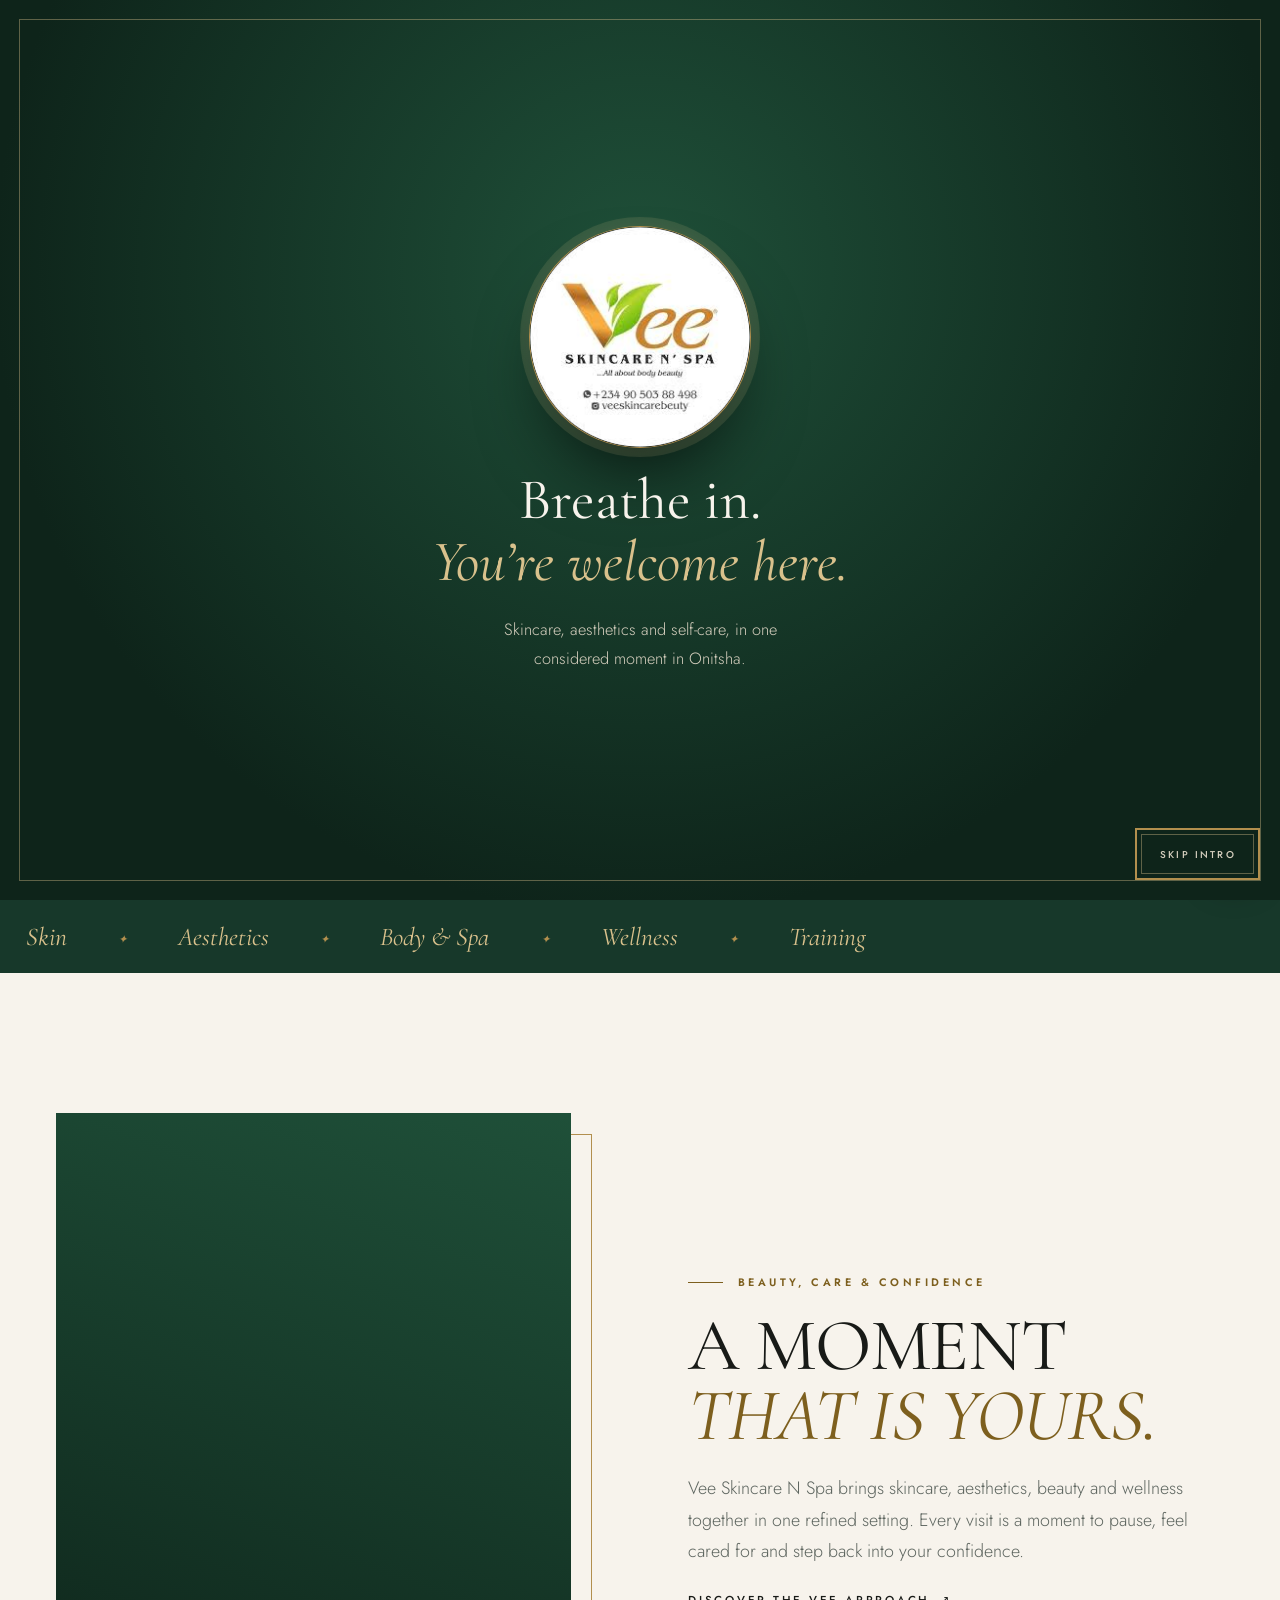
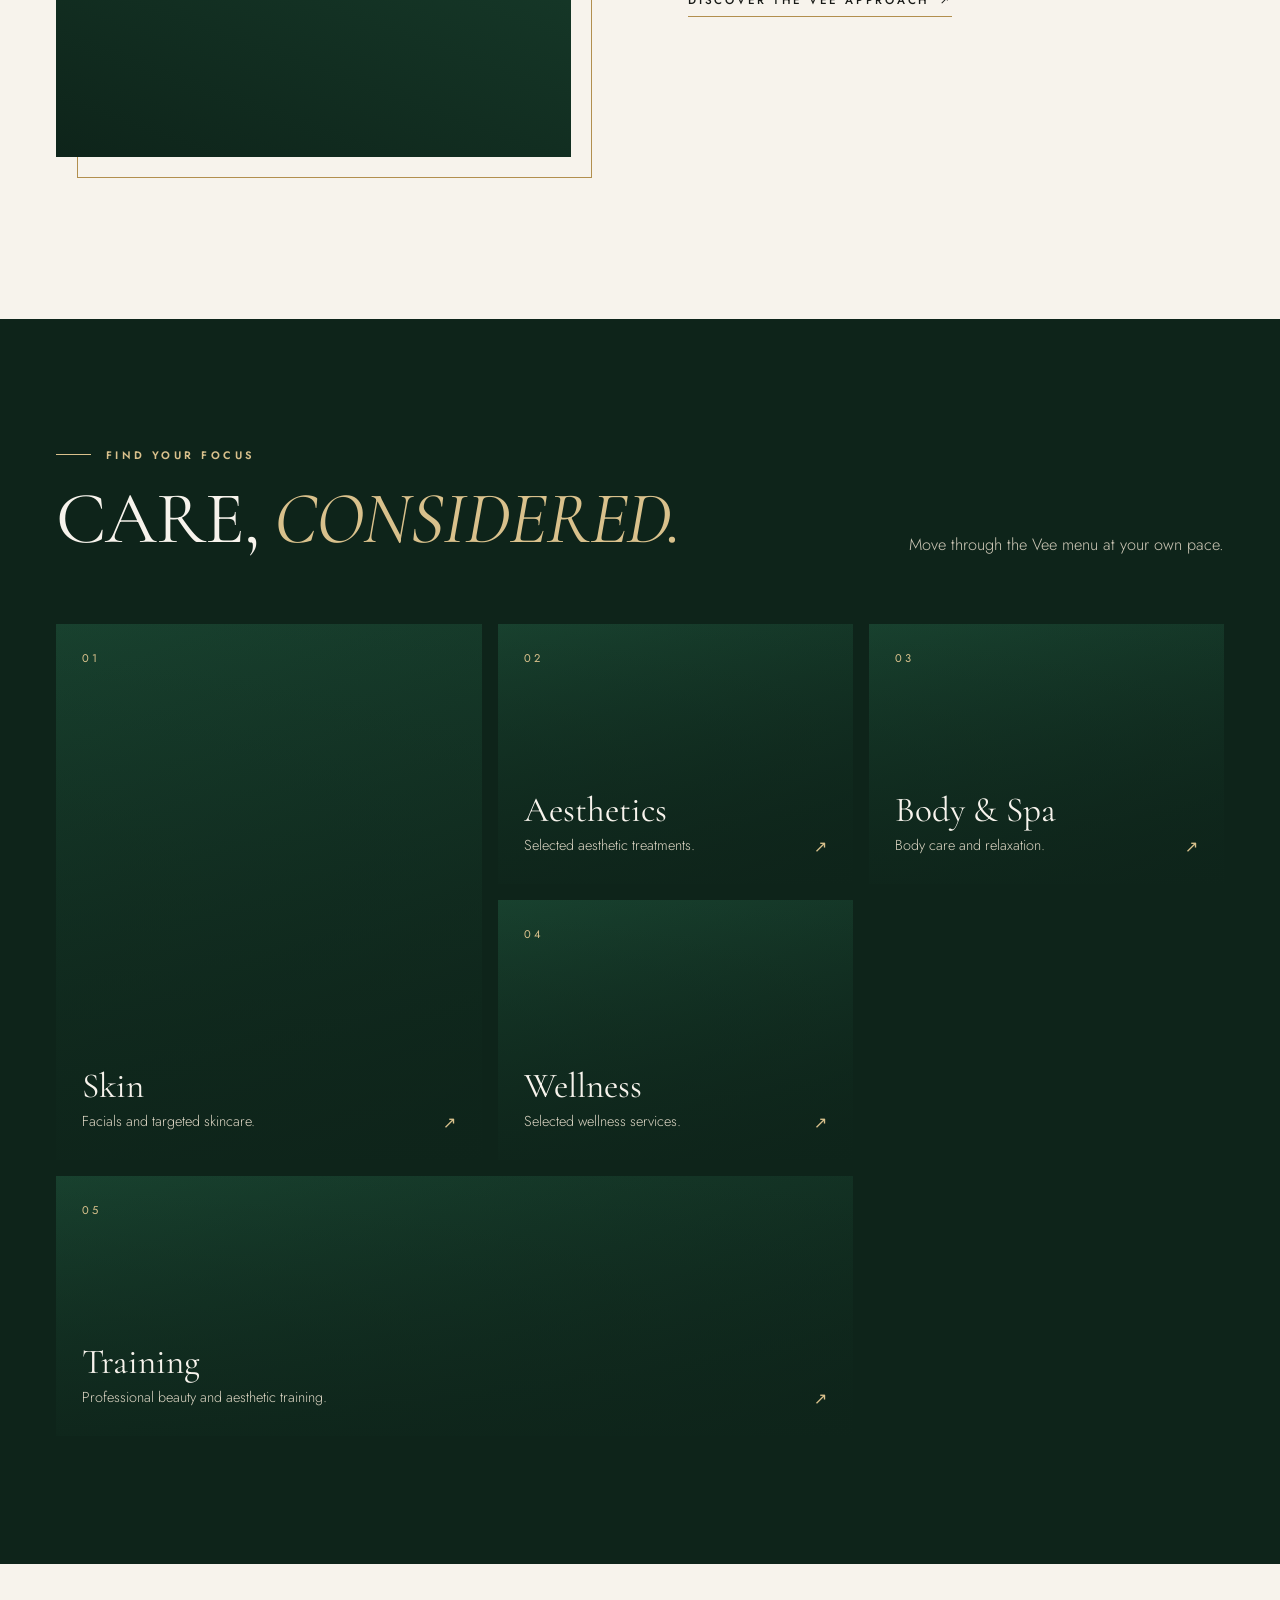
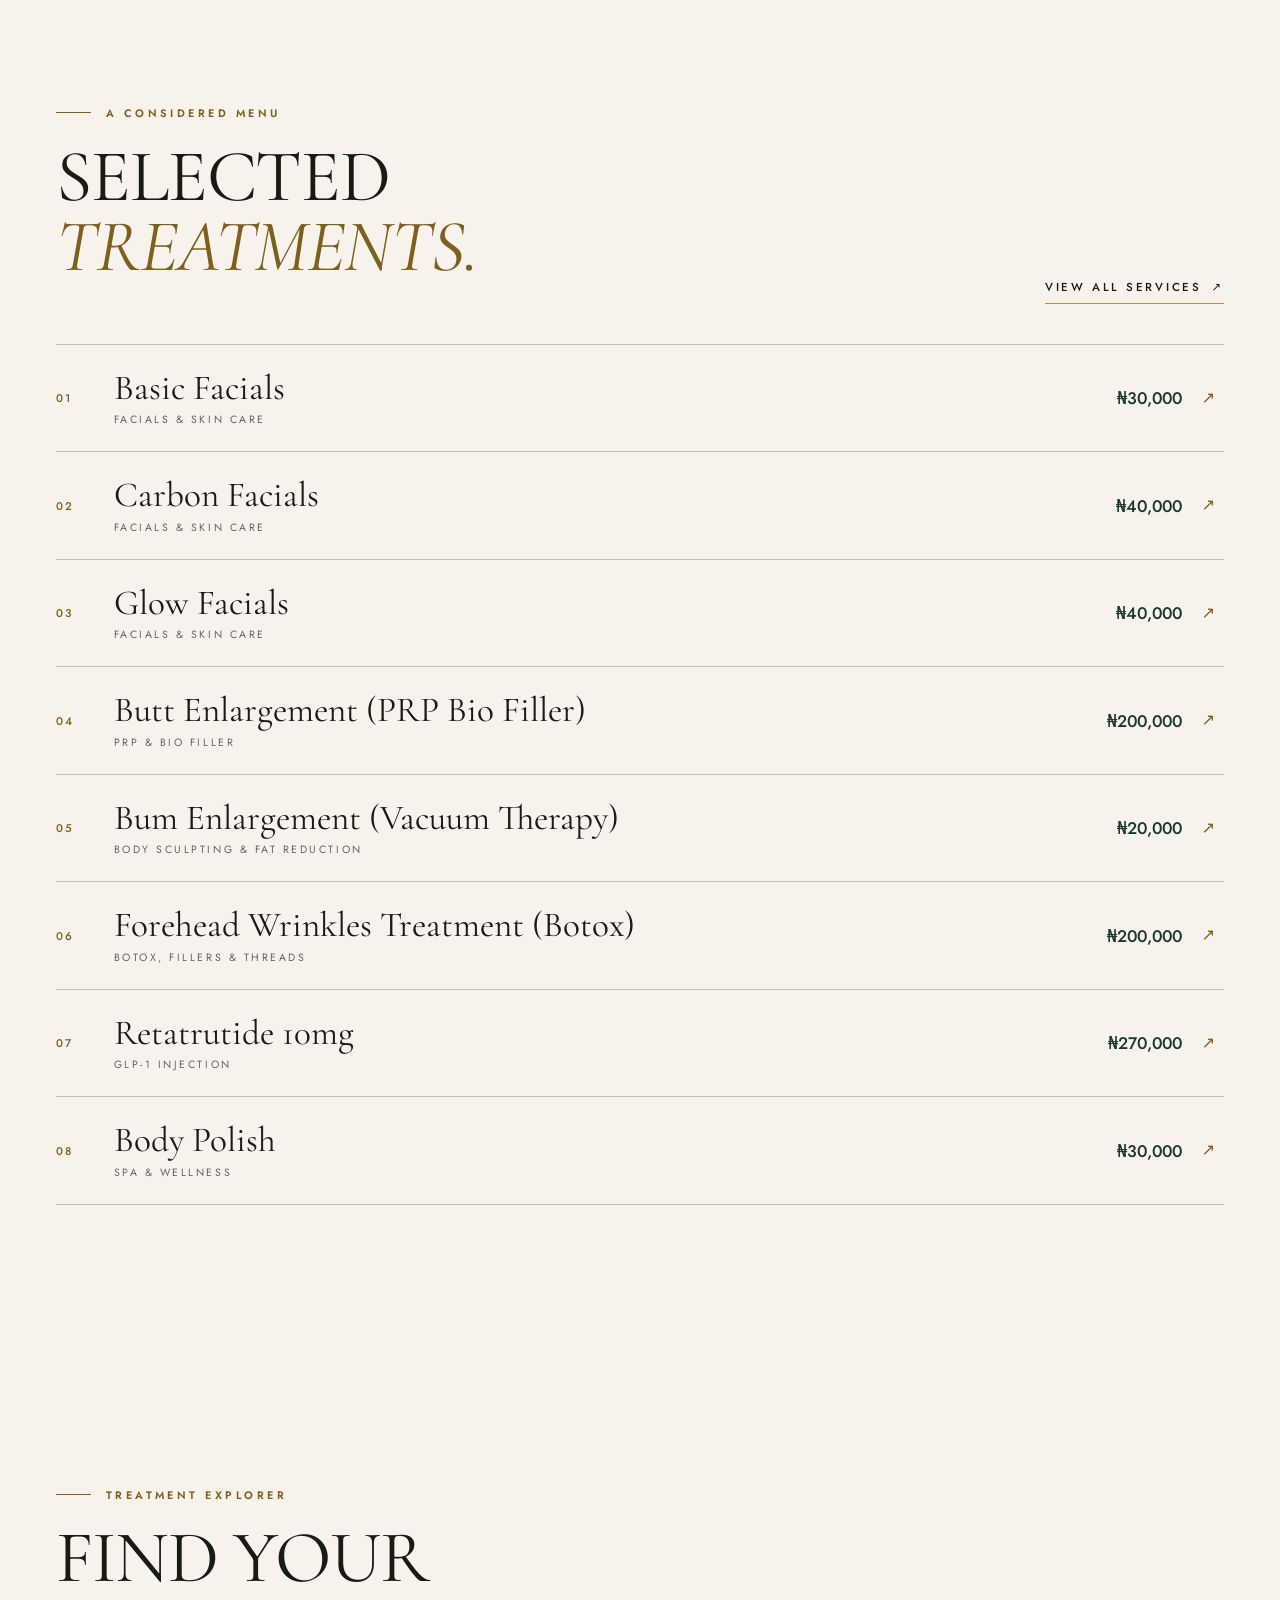
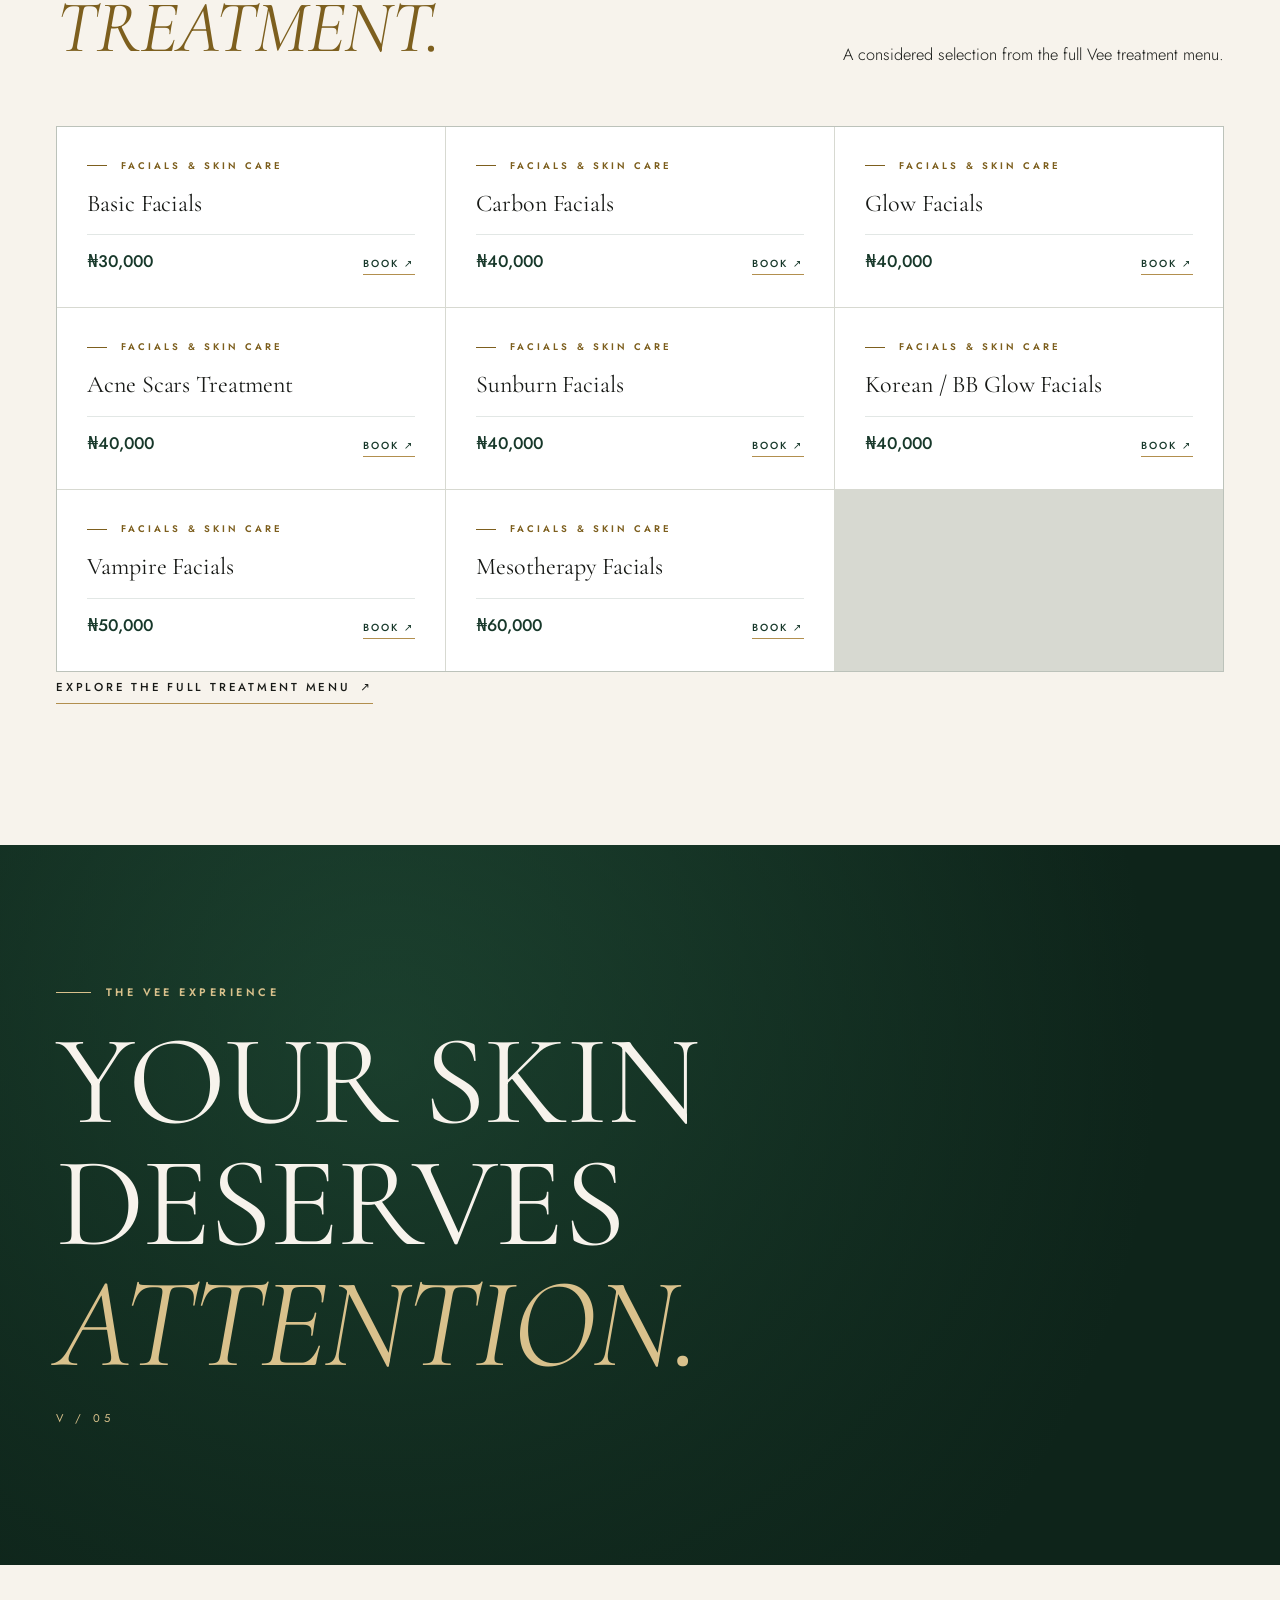
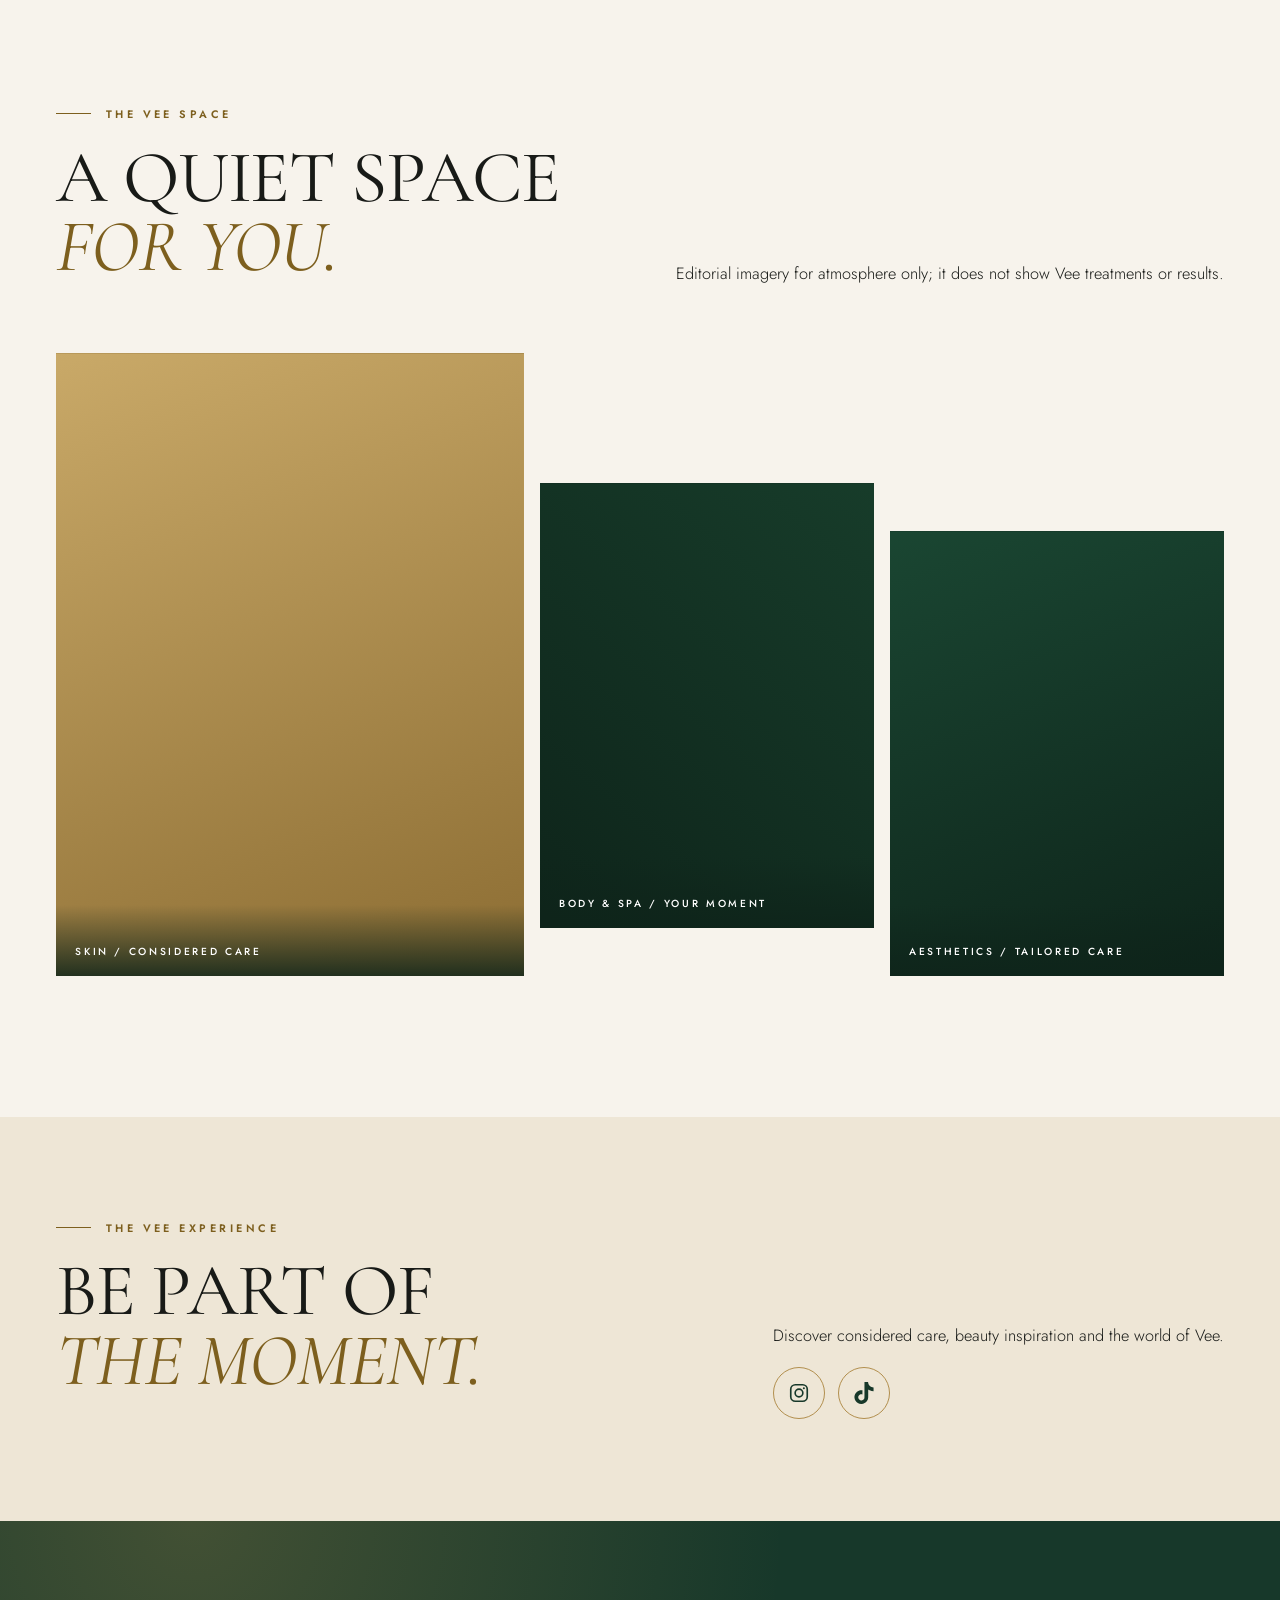
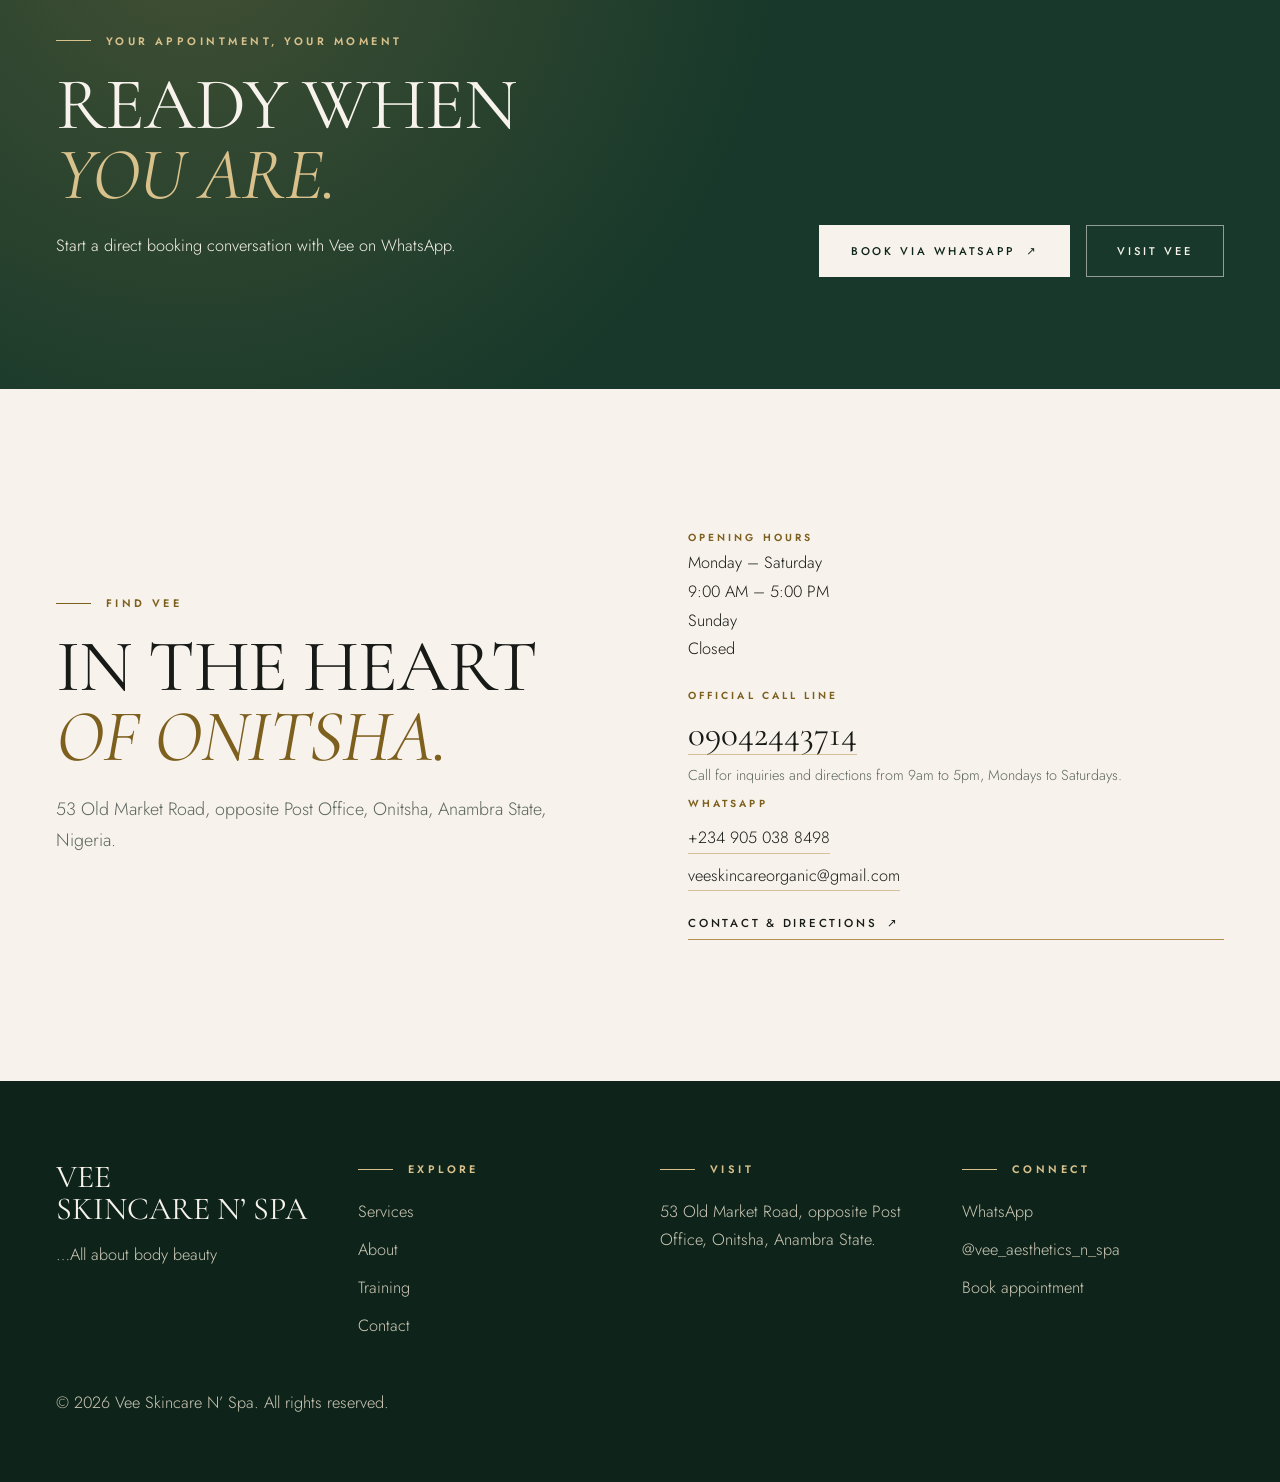
==== index.html @ a5ddc97e "Vee Skincare N' Spa premium website" ====
<!doctype html>
<html lang="en">
  <head>
    <meta charset="utf-8" />
    <meta name="viewport" content="width=device-width, initial-scale=1" />
    <title>Vee Skincare N’ Spa | Beauty in Onitsha</title>
    <meta
      name="description"
      content="Vee Skincare N’ Spa offers skincare, aesthetics, beauty and spa services in Onitsha."
    />
    <link rel="icon" href="logo.jpg" />
    <link rel="preconnect" href="https://fonts.googleapis.com" /><link rel="preconnect" href="https://fonts.gstatic.com" crossorigin /><link href="https://fonts.googleapis.com/css2?family=Cormorant+Garamond:ital,wght@0,400;0,500;1,400&family=Jost:wght@300;400;500&display=swap" rel="stylesheet" />
    <link rel="stylesheet" href="css/style.css" />
  </head>
  <body>
    <div class="intro" id="intro-screen" role="dialog" aria-label="Welcome to Vee Skincare N’ Spa">
      <div class="intro__inner">
        <div class="intro__logo-wrap">
          <img class="intro__logo" src="logo.jpg" alt="Vee Skincare N’ Spa logo" width="220" height="220" />
        </div>
        <h2 class="intro__title">Breathe in.<br /><em>You’re welcome here.</em></h2>
        <p class="intro__copy">Skincare, aesthetics and self-care, in one considered moment in Onitsha.</p>
      </div>
      <button class="intro__skip" type="button" data-intro-close>Skip intro</button>
    </div>
    <a class="skip-link" href="#main">Skip to content</a>
    <header class="site-header">
      <nav class="nav container" aria-label="Main navigation">
        <a class="brand" href="index.html" aria-label="Vee Skincare N Spa home">
          <img src="logo.jpg" alt="Vee Skincare N Spa logo" />
        </a>
        <div class="nav-links">
          <a href="index.html">Home</a><a href="services.html">Services</a>
          <a href="about.html">About</a><a href="training.html">Training</a>
          <a href="contact.html">Contact</a>
          <a class="button button--nav" data-book target="_blank" rel="noopener">Book appointment</a>
        </div>
        <button class="menu-toggle" type="button" aria-label="Open menu" aria-expanded="false" aria-controls="mobile-navigation">
          <span></span><span></span>
        </button>
      </nav>
    </header>
      <nav class="mobile-menu" id="mobile-navigation" aria-label="Mobile navigation" aria-hidden="true">
        <div class="mobile-menu__inner">
          <p class="eyebrow">Vee Skincare N Spa</p>
          <a href="index.html">Home</a><a href="services.html">Services</a>
          <a href="about.html">About</a><a href="training.html">Training</a>
          <a href="contact.html">Contact</a>
          <a class="button button--light" data-book target="_blank" rel="noopener">Book appointment</a>
        </div>
      </nav>
    <main id="main">
      <section class="hero">
        <div class="hero__image" aria-hidden="true"></div>
        <div class="container hero__content">
          <p class="eyebrow hero__eyebrow">Vee Skincare N Spa · Onitsha</p>
          <h1 class="display hero__title">Your Beauty,<em>Our Passion.</em></h1>
          <p class="hero__copy"><strong>…All about body beauty.</strong> Skincare, aesthetics and self-care brought together in one considered experience, made for the way you want to feel.</p>
          <div class="hero-actions">
            <a class="button button--light" data-book target="_blank" rel="noopener">Book an appointment <span aria-hidden="true">↗</span></a>
            <a class="button button--outline-light" href="services.html">Explore services <span aria-hidden="true">↗</span></a>
          </div>
          <div class="hero__meta"><span>Onitsha, Anambra</span><span>Mon – Sat · 9AM – 5PM</span><span>All about body beauty</span></div>
        </div>
        <a class="hero__scroll" href="#intro" aria-label="Scroll to discover Vee"><span>Scroll to discover</span><i aria-hidden="true"></i></a>
      </section>

      <div class="strip" aria-hidden="true"><span>Skin</span><span>Aesthetics</span><span>Body &amp; Spa</span><span>Wellness</span><span>Training</span></div>

      <section class="section intro-section" id="intro">
        <div class="container intro-grid">
          <div class="section-marker"><span>02</span><span>Our approach</span></div>
          <div class="photo-frame reveal"><div class="ph ph--spa" role="img" aria-label="Calm spa setting with stones and water"></div></div>
          <div class="intro-copy reveal"><p class="eyebrow">Beauty, care &amp; confidence</p><h2 class="heading">A MOMENT<br /><em>THAT IS YOURS.</em></h2><p class="lede">Vee Skincare N Spa brings skincare, aesthetics, beauty and wellness together in one refined setting. Every visit is a moment to pause, feel cared for and step back into your confidence.</p><a class="text-link" href="about.html">Discover the Vee approach <span aria-hidden="true">↗</span></a></div>
        </div>
      </section>

      <section class="pathways-section">
        <div class="container">
          <div class="section-head section-head--light"><div><p class="eyebrow">Find your focus</p><h2 class="heading">CARE, <em>CONSIDERED.</em></h2></div><p>Move through the Vee menu at your own pace.</p></div>
          <div class="pathways-grid">
            <a class="pathway pathway--tall pathway--skin reveal" href="services.html?category=facials-skin"><span class="pathway__number">01</span><span class="pathway__body"><strong>Skin</strong><small>Facials and targeted skincare.</small><i aria-hidden="true">↗</i></span></a>
            <a class="pathway pathway--aesthetics reveal" href="services.html?category=botox-fillers-threads"><span class="pathway__number">02</span><span class="pathway__body"><strong>Aesthetics</strong><small>Selected aesthetic treatments.</small><i aria-hidden="true">↗</i></span></a>
            <a class="pathway pathway--body reveal" href="services.html?category=body-sculpting"><span class="pathway__number">03</span><span class="pathway__body"><strong>Body &amp; Spa</strong><small>Body care and relaxation.</small><i aria-hidden="true">↗</i></span></a>
            <a class="pathway pathway--wellness reveal" href="services.html?category=spa-other"><span class="pathway__number">04</span><span class="pathway__body"><strong>Wellness</strong><small>Selected wellness services.</small><i aria-hidden="true">↗</i></span></a>
            <a class="pathway pathway--wide pathway--training reveal" href="training.html"><span class="pathway__number">05</span><span class="pathway__body"><strong>Training</strong><small>Professional beauty and aesthetic training.</small><i aria-hidden="true">↗</i></span></a>
          </div>
        </div>
      </section>

      <section class="section treatments-section">
        <div class="container">
          <div class="section-head"><div><p class="eyebrow">A considered menu</p><h2 class="heading">SELECTED<br /><em>TREATMENTS.</em></h2></div><a class="text-link" href="services.html">View all services <span aria-hidden="true">↗</span></a></div>
          <div class="treatment-list" data-treatment-list data-limit="8"></div>
        </div>
      </section>

      <section class="section explorer-section"><div class="container"><div class="section-head"><div><p class="eyebrow">Treatment explorer</p><h2 class="heading">FIND YOUR<br /><em>TREATMENT.</em></h2></div><p class="section-head__aside">A considered selection from the full Vee treatment menu.</p></div><div class="service-grid explorer-grid" data-service-list data-limit="8" aria-live="polite"></div><a class="text-link" href="services.html">Explore the full treatment menu <span aria-hidden="true">↗</span></a></div></section>

      <section class="statement-section"><div class="statement-section__image" aria-hidden="true"></div><div class="container statement-section__content"><p class="eyebrow">The Vee experience</p><h2 class="display">YOUR SKIN<br />DESERVES <em>ATTENTION.</em></h2><span class="statement-section__mark">V / 05</span></div></section>

      <section class="section gallery-section"><div class="container"><div class="section-head"><div><p class="eyebrow">The Vee space</p><h2 class="heading">A QUIET SPACE<br /><em>FOR YOU.</em></h2></div><p class="section-head__aside">Editorial imagery for atmosphere only; it does not show Vee treatments or results.</p></div><div class="gallery gallery--editorial"><figure class="reveal"><div class="ph ph--skin" role="img" aria-label="Skincare products"></div><figcaption>Skin / considered care</figcaption></figure><figure class="reveal"><div class="ph ph--massage" role="img" aria-label="Relaxing spa treatment"></div><figcaption>Body &amp; Spa / your moment</figcaption></figure><figure class="reveal"><div class="ph ph--facial" role="img" aria-label="Facial treatment"></div><figcaption>Aesthetics / tailored care</figcaption></figure></div></div></section>

      <section class="social-section"><div class="container social-section__inner"><div><p class="eyebrow">The Vee experience</p><h2 class="heading">BE PART OF<br /><em>THE MOMENT.</em></h2></div><div><p>Discover considered care, beauty inspiration and the world of Vee.</p><div class="social-links" aria-label="Vee Skincare N’ Spa social links"><a href="https://www.instagram.com/vee_aesthetics_n_spa/" data-icon="instagram" target="_blank" rel="noopener noreferrer" aria-label="Instagram Vee Skincare N’ Spa"></a><a href="https://www.tiktok.com/@veeskincarenspa" data-icon="tiktok" target="_blank" rel="noopener noreferrer" aria-label="TikTok Vee Skincare N’ Spa"></a></div></div></div></section>

      <section class="booking-banner"><div class="container booking-banner__inner"><div><p class="eyebrow">Your appointment, your moment</p><h2 class="heading">READY WHEN<br /><em>YOU ARE.</em></h2><p>Start a direct booking conversation with Vee on WhatsApp.</p></div><div class="booking-banner__actions"><a class="button button--light" data-book target="_blank" rel="noopener">Book via WhatsApp <span aria-hidden="true">↗</span></a><a class="button button--outline-light" href="contact.html">Visit Vee</a></div></div></section>

      <section class="section location-section"><div class="container location-grid"><div class="location-grid__intro"><p class="eyebrow">Find Vee</p><h2 class="heading">IN THE HEART<br /><em>OF ONITSHA.</em></h2><p class="lede">53 Old Market Road, opposite Post Office, Onitsha, Anambra State, Nigeria.</p></div><div class="location-card"><div><span class="location-card__label">Opening hours</span><p>Monday – Saturday<br />9:00 AM – 5:00 PM</p><p>Sunday<br />Closed</p></div><div class="contact-channel"><span class="location-card__label">Official call line</span><a class="call-number" data-call href="tel:+2349042443714">09042443714</a><p class="call-note">Call for inquiries and directions from 9am to 5pm, Mondays to Saturdays.</p><span class="location-card__label contact-channel__whatsapp">WhatsApp</span><a data-whatsapp target="_blank" rel="noopener noreferrer">+234 905 038 8498</a><a href="mailto:veeskincareorganic@gmail.com">veeskincareorganic@gmail.com</a></div><a class="text-link" href="contact.html">Contact &amp; directions <span aria-hidden="true">↗</span></a></div></div></section>
    </main>
    <footer class="footer">
      <div class="container footer-grid">
        <div>
          <h3>VEE<br />SKINCARE N’ SPA</h3>
          <p>…All about body beauty</p>
        </div>
        <div>
          <p class="eyebrow">Explore</p>
          <div class="footer-links">
            <a href="services.html">Services</a><a href="about.html">About</a
            ><a href="training.html">Training</a
            ><a href="contact.html">Contact</a>
          </div>
        </div>
        <div>
          <p class="eyebrow">Visit</p>
          <p>
            53 Old Market Road, opposite Post Office, Onitsha, Anambra State.
          </p>
        </div>
        <div>
          <p class="eyebrow">Connect</p>
          <div class="footer-links">
            <a data-whatsapp target="_blank" rel="noopener">WhatsApp</a
            ><a href="https://www.instagram.com/vee_aesthetics_n_spa/" target="_blank" rel="noopener noreferrer" aria-label="Vee Skincare N Spa on Instagram">@vee_aesthetics_n_spa</a
            ><a data-book target="_blank" rel="noopener">Book appointment</a>
          </div>
        </div>
      </div>
      <div class="container">
        <p>
          © <span data-year></span> Vee Skincare N’ Spa. All rights reserved.
        </p>
      </div>
    </footer>
    <button class="to-top" type="button" aria-label="Back to top"><svg viewBox="0 0 24 24" fill="none" stroke="currentColor" stroke-width="2" stroke-linecap="round" stroke-linejoin="round"><path d="M12 19V5M5 12l7-7 7 7"/></svg></button>
    <a
      class="whatsapp-float"
      data-whatsapp
      target="_blank"
      rel="noopener"
      aria-label="Chat with Vee Skincare N’ Spa on WhatsApp"
      >WA</a
    >
    <div class="mobile-bar">
      <a class="button" data-book target="_blank" rel="noopener">Book</a
      ><a
        class="button button--ghost"
        data-whatsapp
        target="_blank"
        rel="noopener"
        >WhatsApp</a
      >
    </div>
    <script src="js/data.js"></script>
    <script src="js/script.js"></script>
  </body>
</html>
---- css/style.css ----
/* Vee Skincare N’ Spa — luxury editorial design system */
:root{
  --ivory:#f7f3ec;--bone:#eee6d6;--forest:#17382a;--deep:#0e241a;--gold:#b28f4e;--gold-l:#d9c18c;--ink:#181a17;--muted:#5d655f;
  --gold-ink:#7d5f1e;--serif:"Cormorant Garamond","Iowan Old Style",Georgia,serif;--sans:"Jost",system-ui,-apple-system,"Segoe UI",sans-serif;
  --pad:clamp(1.25rem,4.5vw,3.5rem);--ease:cubic-bezier(.19,.7,.2,1);
  /* Photography — real, license-free Unsplash photos. Swap any URL here to
     change an image everywhere it is used; see README for the source list. */
  --img-facial:url("https://images.unsplash.com/photo-1570172619644-dfd03ed5d881?auto=format&fit=crop&w=1800&q=80");
  --img-spa:url("https://images.unsplash.com/photo-1540555700478-4be289fbecef?auto=format&fit=crop&w=1400&q=80");
  --img-skin:url("https://images.unsplash.com/photo-1612817288484-6f916006741a?auto=format&fit=crop&w=1400&q=80");
  --img-massage:url("https://images.unsplash.com/photo-1544161515-4ab6ce6db874?auto=format&fit=crop&w=1400&q=80");
  --img-massage2:url("https://images.unsplash.com/photo-1519823551278-64ac92734fb1?auto=format&fit=crop&w=1400&q=80");
  --img-facial2:url("https://images.unsplash.com/photo-1706795033728-9232ef548a16?auto=format&fit=crop&w=1400&q=80");
  --img-aesthetics:url("https://images.unsplash.com/photo-1746708810803-722593e53772?auto=format&fit=crop&w=1400&q=80");
  --img-body:url("https://images.unsplash.com/photo-1600334129128-685c5582fd35?auto=format&fit=crop&w=1400&q=80");
  --img-training:url("https://images.unsplash.com/photo-1519415510236-718bdfcd89c8?auto=format&fit=crop&w=1400&q=80")}
*,*::before,*::after{box-sizing:border-box}
html{scroll-behavior:smooth;-webkit-text-size-adjust:100%}
body{margin:0;background:var(--ivory);color:var(--ink);font:300 1.02rem/1.75 var(--sans);overflow-x:hidden;-webkit-font-smoothing:antialiased}
body.menu-open,body.intro-active{overflow:hidden}
img,svg{max-width:100%;display:block}a{color:inherit;text-decoration:none}
:focus-visible{outline:2px solid var(--gold);outline-offset:4px}
.skip-link{position:absolute;left:1rem;top:-4rem;background:var(--forest);color:#fff;padding:.7rem 1rem;z-index:400}.skip-link:focus{top:1rem}
.container{width:min(1240px,100% - 2*var(--pad));margin-inline:auto}
.eyebrow{display:flex;align-items:center;gap:.9rem;font:600 .68rem var(--sans);letter-spacing:.32em;text-transform:uppercase;color:var(--gold-ink);margin:0 0 1.3rem}
.eyebrow::before{content:"";width:2.2rem;height:1px;background:currentColor}
.display,.heading{font-family:var(--serif);font-weight:400;line-height:.95;letter-spacing:-.015em;margin:0 0 1.4rem}
.display{font-size:clamp(3.2rem,10vw,8rem)}.heading{font-size:clamp(2.4rem,6vw,4.6rem)}
em{font-style:italic;color:var(--gold-ink)}
.lede{font-size:1.12rem;color:var(--muted);max-width:52ch}
.section{padding:clamp(5rem,11vw,9rem) 0}
.dark,.pathways-section,.booking-banner,.footer{background:var(--deep);color:var(--ivory)}
.dark p,.footer p,.footer a{color:#cfc9b8}
.footer .button{color:#fff}.footer .button--light{color:var(--deep)}
.text-link{display:inline-flex;gap:.6rem;font:500 .72rem var(--sans);letter-spacing:.24em;text-transform:uppercase;padding-bottom:.5rem;border-bottom:1px solid var(--gold);transition:gap .4s var(--ease),color .3s}
.text-link:hover{gap:1.1rem;color:var(--gold)}
.button{display:inline-flex;align-items:center;justify-content:center;gap:.7rem;min-height:52px;padding:.9rem 1.9rem;background:var(--forest);color:var(--ivory);border:1px solid var(--forest);font:500 .7rem var(--sans);letter-spacing:.26em;text-transform:uppercase;cursor:pointer;transition:background .4s,color .4s,border-color .4s,transform .5s var(--ease)}
.button:hover{background:var(--gold);border-color:var(--gold);color:var(--deep);transform:translateY(-2px)}
.button--light{background:var(--ivory);color:var(--deep);border-color:var(--ivory)}
.button--outline,.button--ghost{background:transparent;color:var(--forest)}
.button--outline-light{background:transparent;color:var(--ivory);border-color:rgba(247,243,236,.55)}
.button--nav{min-height:44px;padding:.6rem 1.3rem}
.site-header:not(.is-scrolled) .button--nav{background:transparent;border-color:var(--gold-l);color:var(--ivory)}
.site-header:not(.is-scrolled) .button--nav:hover{background:var(--gold);color:var(--deep)}
/* photography */
.ph,.hero__image,.statement-section__image,.pathway::before{background-color:var(--forest);background-size:cover;background-position:center}
.ph--facial{background-image:var(--img-facial),linear-gradient(160deg,#1a4632,#0e241a)}
.ph--spa{background-image:var(--img-spa),linear-gradient(200deg,#1f5039,#0e241a)}
.ph--skin{background-image:var(--img-skin),linear-gradient(160deg,#c9a968,#8c6d33)}
.ph--massage{background-image:var(--img-massage),linear-gradient(220deg,#173c2a,#0e241a)}
.ph--massage2{background-image:var(--img-massage2),linear-gradient(200deg,#1a4a35,#0e241a)}
.ph--facial2{background-image:var(--img-facial2),linear-gradient(160deg,#c9a968,#8c6d33)}
.ph--aesthetics{background-image:var(--img-aesthetics),linear-gradient(200deg,#173c2a,#0e241a)}
.ph--body{background-image:var(--img-body),linear-gradient(220deg,#1f5039,#0e241a)}
.ph--training{background-image:var(--img-training),linear-gradient(160deg,#1a4632,#0e241a)}
/* header */
.site-header{position:fixed;inset:0 0 auto;z-index:150;color:var(--ivory);transition:background .5s,box-shadow .5s,color .5s}
.site-header.is-scrolled{background:rgba(247,243,236,.93);backdrop-filter:blur(14px);color:var(--ink);box-shadow:0 1px 0 rgba(23,56,42,.1)}
.nav{display:flex;align-items:center;justify-content:space-between;height:84px}
.brand img{width:56px;height:56px;border-radius:50%;object-fit:cover;box-shadow:0 0 0 1px var(--gold)}
.nav-links{display:none;gap:2.2rem;align-items:center;font:400 .7rem var(--sans);letter-spacing:.26em;text-transform:uppercase}
.nav-links a:not(.button){position:relative;padding:.4rem 0}
.nav-links a:not(.button)::after{content:"";position:absolute;left:0;bottom:0;width:0;height:1px;background:var(--gold);transition:width .5s var(--ease)}
.nav-links a:not(.button):hover::after,.nav-links a[aria-current]::after{width:100%}
.menu-toggle{width:50px;height:50px;background:none;border:1px solid currentColor;color:inherit;cursor:pointer;display:grid;place-content:center;gap:6px;font-size:1.2rem;position:relative}
.menu-toggle span{display:block;width:20px;height:1.5px;background:currentColor;transition:transform .35s var(--ease),opacity .25s var(--ease)}
.menu-toggle[aria-expanded="true"] span:first-child{transform:translateY(3.75px) rotate(45deg)}
.menu-toggle[aria-expanded="true"] span:last-child{transform:translateY(-3.75px) rotate(-45deg)}
.mobile-menu{position:fixed;inset:84px 0 0;z-index:140;background:var(--deep);color:var(--ivory);padding:2.5rem var(--pad);display:flex;flex-direction:column;gap:1.3rem;font:400 2.2rem var(--serif);opacity:0;visibility:hidden;transform:translateY(-10px);transition:.5s var(--ease)}
.mobile-menu.is-open{opacity:1;visibility:visible;transform:none}
.mobile-menu__inner{display:flex;flex-direction:column;gap:1.3rem;align-items:flex-start}
.mobile-menu .button{font:500 .7rem var(--sans)}
@media(min-width:960px){.nav-links{display:flex}.menu-toggle,.mobile-menu{display:none}}
/* hero */
.hero{position:relative;min-height:100svh;display:flex;align-items:flex-end;color:var(--ivory);overflow:hidden;padding:9rem 0 6rem}
.hero__image{position:absolute;inset:-4%;background-image:linear-gradient(180deg,rgba(14,36,26,.5) 0%,rgba(14,36,26,.35) 40%,rgba(14,36,26,.92) 100%),linear-gradient(90deg,rgba(14,36,26,.75),transparent 70%),var(--img-facial),radial-gradient(circle at 70% 20%,#2f6a4c,#0e241a 70%);animation:drift 22s ease-in-out infinite alternate}
@keyframes drift{to{transform:scale(1.07) translate3d(-1%,-1%,0)}}
.hero::after{content:"";position:absolute;inset:1.2rem;border:1px solid rgba(217,193,140,.35);pointer-events:none}
.hero__content{position:relative}
.hero__title{margin-bottom:1.6rem}.hero__title em{display:block}
.hero__copy{max-width:46ch;font-size:1.15rem;color:#e4dece}
.hero-actions{display:flex;flex-wrap:wrap;gap:1rem;margin-top:2.2rem}
.hero__meta{display:flex;gap:1.6rem;flex-wrap:wrap;margin-top:3rem;padding-top:1.4rem;border-top:1px solid rgba(217,193,140,.35);font:400 .68rem var(--sans);letter-spacing:.26em;text-transform:uppercase;color:var(--gold-l)}
.hero__scroll{display:none}
/* layout */
.split,.intro-grid,.contact-block,.location-grid,.cta-panel,.booking-banner__inner,.social-section__inner,.service-intro,.section-head{display:grid;gap:2.5rem}
@media(min-width:900px){.split,.intro-grid,.contact-block,.location-grid{grid-template-columns:1fr 1fr;align-items:center;gap:6rem}.cta-panel,.booking-banner__inner,.social-section__inner,.service-intro,.section-head{grid-template-columns:1fr auto;align-items:end}}
.photo-frame{position:relative;aspect-ratio:4/5;background:var(--bone)}
.photo-frame::after{content:"";position:absolute;inset:1.3rem -1.3rem -1.3rem 1.3rem;border:1px solid var(--gold);z-index:-1}
.photo-frame img,.photo-frame .ph{width:100%;height:100%;object-fit:cover}
.hero::before{content:"";position:absolute;right:-6%;top:12%;width:min(56vw,640px);aspect-ratio:1;background:var(--art-leaf) center/contain no-repeat;opacity:.9;z-index:1;pointer-events:none}
.photo-frame{isolation:isolate;margin:0 1.3rem 1.3rem 0}
.image-note{position:absolute;left:1rem;bottom:1rem;font:500 .6rem var(--sans);letter-spacing:.2em;text-transform:uppercase;background:rgba(247,243,236,.92);padding:.3rem .7rem}
.section-marker{display:flex;gap:1rem;font:400 .68rem var(--sans);letter-spacing:.3em;text-transform:uppercase;color:var(--gold)}
.intro-grid .section-marker{display:none}
.page-hero{position:relative;padding:11rem 0 5.5rem;background:var(--art-leaf) right -8% center/min(70vw,620px) no-repeat,radial-gradient(circle at 85% 0,rgba(178,143,78,.2),transparent 55%),var(--deep);color:var(--ivory);overflow:hidden}
.page-hero .display{max-width:14ch}
.page-hero .lede{color:#cfc9b8}
.strip{background:var(--forest);color:var(--gold-l);padding:1.3rem 0;overflow:hidden;white-space:nowrap;font:italic 400 1.6rem var(--serif)}
.strip span{display:inline-block;margin:0 1.6rem}.strip span+span::before{content:"✦";margin-right:3.2rem;font-size:.7rem;vertical-align:middle;color:var(--gold)}
/* pathways */
.pathways-section{padding:clamp(5rem,10vw,8rem) 0}
.pathways-grid{display:grid;gap:1rem;margin-top:3rem}
@media(min-width:860px){.pathways-grid{grid-template-columns:1.2fr 1fr 1fr;grid-auto-rows:minmax(260px,auto)}.pathway--tall{grid-row:span 2}.pathway--wide{grid-column:span 2}}
.pathway{position:relative;min-height:260px;padding:1.6rem;display:flex;flex-direction:column;justify-content:space-between;overflow:hidden;isolation:isolate;color:var(--ivory)}
.pathway::before{content:"";position:absolute;inset:0;z-index:-2;transition:transform 1.4s var(--ease);background-image:var(--pw-img),linear-gradient(160deg,#1a4632,#0e241a)}
.pathway::after{content:"";position:absolute;inset:0;z-index:-1;background:linear-gradient(180deg,rgba(14,36,26,.15),rgba(14,36,26,.85))}
.pathway:hover::before{transform:scale(1.08)}
.pathway--skin{--pw-img:var(--img-facial)}.pathway--aesthetics{--pw-img:var(--img-skin)}.pathway--body{--pw-img:var(--img-spa)}.pathway--wellness{--pw-img:var(--img-massage)}.pathway--training{--pw-img:var(--img-training)}
.pathway__number{font:400 .7rem var(--sans);letter-spacing:.3em;color:var(--gold-l)}
.pathway__body strong{display:block;font:400 2.2rem/1 var(--serif);margin-bottom:.4rem}
.pathway__body small{display:block;color:#ddd6c4;font-size:.9rem}
.pathway__body i{position:absolute;right:1.6rem;bottom:1.4rem;font-style:normal;color:var(--gold-l);transition:transform .5s var(--ease)}
.pathway:hover .pathway__body i{transform:translate(4px,-4px)}
.section-head--light .heading{color:var(--ivory)}.section-head--light p{color:#cfc9b8}
/* treatments */
.treatment-list{margin-top:2.5rem;border-top:1px solid rgba(23,56,42,.25)}
.treatment-row{display:grid;grid-template-columns:2.4rem 1fr auto 1.4rem;gap:1.2rem;align-items:center;padding:1.5rem 0;border-bottom:1px solid rgba(23,56,42,.25);transition:padding .5s var(--ease),background .4s}
.treatment-row:hover{padding-inline:1.2rem;background:var(--bone)}
.treatment-row__number{font:500 .7rem var(--sans);letter-spacing:.2em;color:var(--gold-ink)}
.treatment-row__name{font:400 clamp(1.5rem,3vw,2.2rem)/1.1 var(--serif)}
.treatment-row__name small{display:block;font:400 .66rem var(--sans);letter-spacing:.24em;text-transform:uppercase;color:var(--muted);margin-top:.3rem}
.treatment-row__price{font:500 1.05rem var(--sans);color:var(--forest)}
.treatment-row__arrow{color:var(--gold-ink)}
/* service cards — typographic, no imagery: a considered printed menu, not a
   photo grid. Distinction comes from type, spacing and a gold rule, not
   repeated stock photography. */
.service-grid{display:grid;gap:1px;background:rgba(23,56,42,.14);border:1px solid rgba(23,56,42,.14);margin:2.5rem 0 0}
@media(min-width:720px){.service-grid{grid-template-columns:1fr 1fr}}
@media(min-width:1180px){.service-grid{grid-template-columns:1fr 1fr 1fr}}
.service-card{background:#fff;padding:2rem 1.9rem;display:flex;flex-direction:column;gap:1rem;position:relative;transition:background .4s var(--ease)}
.service-card:hover{background:var(--bone)}
.service-card::before{content:"";position:absolute;left:0;top:0;bottom:0;width:0;background:var(--gold);transition:width .45s var(--ease)}
.service-card:hover::before{width:3px}
.service-card .eyebrow{font-size:.6rem;margin-bottom:0}.service-card .eyebrow::before{width:1.2rem}
.service-card h3{font:400 1.5rem/1.22 var(--serif);margin:0;color:var(--ink);letter-spacing:-.005em}
.service-card__meta{display:flex;align-items:baseline;justify-content:space-between;gap:1rem;margin-top:auto;padding-top:.9rem;border-top:1px solid rgba(23,56,42,.12)}
.service-card__price{font:500 1.05rem var(--sans);color:var(--forest);margin:0}
.service-card__price--ask{color:var(--gold-ink);font-style:italic;font-family:var(--serif);font-size:1.05rem}
.service-card__book{font:500 .64rem var(--sans);letter-spacing:.2em;text-transform:uppercase;color:var(--forest);border-bottom:1px solid var(--gold);padding-bottom:.2rem;white-space:nowrap;transition:color .3s}
.service-card:hover .service-card__book{color:var(--gold)}
.treatment-row__price--ask{color:var(--gold-ink);font-style:italic;font-family:var(--serif)}
.service-filters{display:flex;flex-wrap:wrap;gap:.6rem;margin:2.2rem 0 1.4rem}
.filter{padding:.6rem 1.15rem;min-height:44px;background:none;border:1px solid rgba(23,56,42,.35);color:var(--forest);font:500 .66rem var(--sans);letter-spacing:.18em;text-transform:uppercase;cursor:pointer;transition:.3s}
.filter.active,.filter:hover{background:var(--forest);color:var(--ivory);border-color:var(--forest)}
.directory-tools{display:flex;flex-wrap:wrap;gap:1rem;align-items:end;justify-content:space-between}
.search-field{display:grid;gap:.4rem;font:500 .66rem var(--sans);letter-spacing:.2em;text-transform:uppercase;flex:1;min-width:240px}
.search-field input{padding:.95rem 1.1rem;border:1px solid rgba(23,56,42,.35);background:#fff;font:300 1rem var(--sans);border-radius:0}
.notice{padding:1.2rem 1.5rem;border-left:2px solid var(--gold);background:var(--bone);color:var(--muted);font-size:.95rem}
/* statement, gallery */
.statement-section{position:relative;min-height:80vh;display:grid;align-items:center;color:var(--ivory);overflow:hidden;isolation:isolate}
.statement-section__image{position:absolute;inset:0;z-index:-1;background-image:linear-gradient(rgba(14,36,26,.55),rgba(14,36,26,.8)),var(--img-spa),radial-gradient(circle at 30% 30%,#2f6a4c,#0e241a 75%);background-attachment:scroll}
.statement-section__mark{display:block;margin-top:1.5rem;font:400 .7rem var(--sans);letter-spacing:.4em;color:var(--gold-l)}
.gallery{display:grid;gap:1rem;margin-top:3rem}
@media(min-width:800px){.gallery--editorial{grid-template-columns:1.4fr 1fr 1fr;align-items:end}.gallery--editorial figure:nth-child(2){margin-bottom:3rem}}
.gallery figure{margin:0;position:relative;overflow:hidden;aspect-ratio:3/4}
.gallery figure .ph{position:absolute;inset:0;transition:transform 1.4s var(--ease)}
.gallery figure:hover .ph{transform:scale(1.07)}
.gallery figcaption{position:absolute;inset:auto 0 0;padding:2.4rem 1.2rem 1.1rem;color:#fff;background:linear-gradient(transparent,rgba(14,36,26,.85));font:500 .64rem var(--sans);letter-spacing:.26em;text-transform:uppercase}
.social-section{background:var(--bone);padding:clamp(4rem,8vw,6.5rem) 0}
.booking-banner{padding:clamp(4.5rem,9vw,7rem) 0;background:radial-gradient(circle at 15% 0,rgba(178,143,78,.28),transparent 50%),var(--forest)}
.booking-banner__actions{display:flex;flex-wrap:wrap;gap:1rem}
/* contact */
.location-card,.contact-card{display:grid;gap:1.5rem}
.location-card__label{display:block;font:600 .64rem var(--sans);letter-spacing:.3em;text-transform:uppercase;color:var(--gold-ink);margin-bottom:.3rem}
.location-card p,.contact-card p{margin:0}
.call-note,.contact-note{font-size:.9rem;color:var(--muted)}
.call-number{font:400 2.2rem/1.1 var(--serif);display:block}
.contact-channel{display:grid;gap:.5rem}.contact-channel a{border-bottom:1px solid rgba(178,143,78,.5);justify-self:start}
.contact-actions,.social-links{display:flex;flex-wrap:wrap;gap:.8rem;margin-top:1rem}
.icon-action,.social-links a{width:52px;height:52px;display:grid;place-items:center;border:1px solid var(--gold);color:var(--forest);background:none;cursor:pointer;border-radius:50%;transition:.4s var(--ease)}
.social-links--light a{color:var(--ivory)}
.icon-action:hover,.social-links a:hover{background:var(--gold);color:var(--deep);transform:translateY(-4px)}
.icon-action svg,.social-links svg,.button svg{width:22px;height:22px}
.icon-action.is-done{background:var(--forest);color:#fff}
.map-placeholder{min-height:340px;padding:2.4rem;display:grid;align-items:center;background:var(--bone);border:1px solid rgba(178,143,78,.5)}
.reasons,.booking-steps,.booking-choice{display:grid;gap:1.2rem;grid-template-columns:repeat(auto-fit,minmax(230px,1fr));margin:2.5rem 0}
.reason,.step,.booking-choice article{padding:1.8rem;border:1px solid rgba(178,143,78,.45)}
.reason h3,.step h3,.booking-choice h3{font:400 1.7rem var(--serif);margin:.4rem 0}
.step span{color:var(--gold-ink);letter-spacing:.3em;font-size:.75rem;font-weight:600}
.booking-notice{margin:1.5rem 0 2rem}
/* footer & fixed */
.footer{padding:5rem 0 6.5rem}
.footer-grid{display:grid;gap:2.5rem;grid-template-columns:repeat(auto-fit,minmax(210px,1fr));margin-bottom:3rem}
.footer h3{font:400 2rem/1 var(--serif);margin:0 0 1rem}.footer-links{display:grid;gap:.6rem}.footer a:hover{color:var(--gold-l)}
.footer .eyebrow{color:var(--gold-l)}
.whatsapp-float{position:fixed;right:1.1rem;bottom:5.6rem;width:56px;height:56px;border-radius:50%;background:var(--forest);color:var(--ivory);display:grid;place-items:center;z-index:120;box-shadow:0 0 0 1px var(--gold),0 14px 30px rgba(0,0,0,.35);transition:transform .4s var(--ease)}
.whatsapp-float:hover{transform:scale(1.08)}.whatsapp-float svg{width:28px;height:28px}
.mobile-bar{position:fixed;inset:auto 0 0;display:grid;grid-template-columns:1fr 1fr;gap:.6rem;padding:.6rem;background:var(--ivory);z-index:120;box-shadow:0 -1px 0 rgba(23,56,42,.12)}
@media(min-width:960px){.mobile-bar{display:none}.whatsapp-float{bottom:1.6rem}.footer{padding-bottom:3rem}}
.reveal{opacity:0;transform:translateY(34px);transition:opacity 1.1s var(--ease),transform 1.1s var(--ease)}.reveal.is-visible{opacity:1;transform:none}
/* intro — cinematic, auto-entering, no button required */
.intro{position:fixed;inset:0;z-index:500;display:grid;place-items:center;text-align:center;padding:2rem;color:var(--ivory);background:radial-gradient(circle at 50% 30%,#1f5039,var(--deep) 72%);perspective:1000px;transition:opacity 1.1s var(--ease),visibility 1.1s}
.intro[hidden]{display:none}
.intro.is-leaving{opacity:0;pointer-events:none}
.intro.is-leaving .intro__logo{transform:scale(.82) translateY(-10px) rotateY(0);transition:transform 1s var(--ease)}
.intro::before{content:"";position:absolute;inset:1.2rem;border:1px solid rgba(217,193,140,.4);animation:frame-in 1.4s var(--ease) both}
@keyframes frame-in{from{opacity:0;transform:scale(.96)}}
.intro__inner{position:relative;display:grid;gap:1.4rem;justify-items:center;max-width:36rem}
.intro__logo-wrap{width:clamp(150px,36vw,220px);aspect-ratio:1;position:relative;animation:logo-enter 1.3s var(--ease) both, logo-bounce 3.6s ease-in-out 1.3s infinite}
.intro__logo-wrap::before{content:"";position:absolute;inset:-14px;border-radius:50%;background:radial-gradient(circle,rgba(217,193,140,.5),transparent 70%);animation:glow-pulse 3.6s ease-in-out 1.3s infinite}
.intro__logo{position:absolute;inset:0;width:100%;height:100%;border-radius:50%;object-fit:cover;box-shadow:0 0 0 1px var(--gold),0 0 0 10px rgba(217,193,140,.12),0 40px 70px -20px rgba(0,0,0,.7)}
@keyframes logo-enter{from{opacity:0;transform:scale(.5) rotateY(-40deg) translateY(40px)}}
@keyframes logo-bounce{0%,100%{transform:translateY(0) rotateY(0deg) rotateX(0deg)}25%{transform:translateY(-14px) rotateY(8deg) rotateX(-3deg)}50%{transform:translateY(0) rotateY(0deg) rotateX(0deg)}75%{transform:translateY(-7px) rotateY(-8deg) rotateX(3deg)}}
@keyframes glow-pulse{0%,100%{opacity:.5;transform:scale(1)}50%{opacity:.9;transform:scale(1.12)}}
.intro__title{font:400 clamp(2.2rem,6.5vw,3.6rem)/1.08 var(--serif);margin:0;animation:rise 1.2s .5s var(--ease) both}
.intro__copy{color:#d5cfbe;margin:0;max-width:32ch;animation:rise 1.2s .8s var(--ease) both}
.intro__skip{position:absolute;right:1.6rem;bottom:1.6rem;background:none;border:1px solid rgba(217,193,140,.4);color:#d5cfbe;font:500 .62rem var(--sans);letter-spacing:.22em;text-transform:uppercase;padding:.6rem 1.1rem;cursor:pointer;min-height:40px;animation:rise 1.2s 1.1s var(--ease) both;transition:border-color .3s,color .3s}
.intro__skip:hover{border-color:var(--gold);color:var(--gold-l)}
@keyframes rise{from{opacity:0;transform:translateY(24px)}}
@media(prefers-reduced-motion:reduce){*,*::before,*::after{animation:none!important;transition-duration:.01ms!important;scroll-behavior:auto!important}.reveal{opacity:1;transform:none}.intro{transition:opacity .01ms}}
/* scroll-to-top */
.to-top{position:fixed;left:1.1rem;bottom:5.6rem;width:52px;height:52px;border-radius:50%;background:var(--ivory);color:var(--forest);border:1px solid var(--gold);display:grid;place-items:center;z-index:110;box-shadow:0 10px 26px rgba(14,36,26,.28);opacity:0;transform:translateY(12px) scale(.85);pointer-events:none;transition:opacity .4s var(--ease),transform .4s var(--ease)}
.to-top.is-visible{opacity:1;transform:none;pointer-events:auto}
.to-top:hover{background:var(--gold);color:#fff}
.to-top svg{width:20px;height:20px}
@media(min-width:960px){.to-top{left:auto;bottom:1.6rem;right:5.4rem}}

/*ART-START*/
:root{--art-leaf:url("data:image/svg+xml,%3Csvg xmlns='http://www.w3.org/2000/svg' viewBox='0 0 800 800' fill='none'%3E%3Cdefs%3E%3ClinearGradient id='g' x1='0' y1='1' x2='1' y2='0'%3E%3Cstop offset='0' stop-color='%23d9c18c' stop-opacity='.05'/%3E%3Cstop offset='1' stop-color='%23d9c18c' stop-opacity='.32'/%3E%3C/linearGradient%3E%3C/defs%3E%3Cpath d='M120 720C110 380 330 110 720 70C700 420 470 680 120 720Z' fill='url%28%23g%29' stroke='%23d9c18c' stroke-opacity='.45' stroke-width='1.5'/%3E%3Cpath d='M120 720C300 520 480 330 720 70' stroke='%23d9c18c' stroke-opacity='.5' stroke-width='1.2'/%3E%3Cpath d='M40 560C90 380 220 300 380 280C360 430 250 540 40 560Z' fill='url%28%23g%29' stroke='%23d9c18c' stroke-opacity='.4' stroke-width='1.2'/%3E%3C/svg%3E")}
/*ART-END*/

/* forms, lists, timeline */
.form-wrap{display:grid;gap:3rem}
@media(min-width:960px){.form-wrap{grid-template-columns:.8fr 1.2fr;gap:6rem;align-items:start}}
.form{display:grid;gap:1.4rem;padding:clamp(1.5rem,4vw,3rem);margin-right:clamp(0px,4vw,4.5rem);background:#fff;border:1px solid rgba(178,143,78,.5);position:relative}
.form::before{content:"";position:absolute;inset:.6rem;border:1px solid rgba(178,143,78,.25);pointer-events:none}
.form-grid{display:grid;gap:1.4rem}@media(min-width:640px){.form-grid{grid-template-columns:1fr 1fr}.field--full{grid-column:1/-1}}
.field{display:grid;gap:.5rem}
.field label{font:500 .64rem var(--sans);letter-spacing:.26em;text-transform:uppercase;color:var(--forest)}
.field input,.field select,.field textarea{width:100%;padding:.95rem 1rem;border:1px solid rgba(23,56,42,.3);border-radius:0;background:var(--ivory);font:300 1rem var(--sans);color:var(--ink);min-height:52px}
.field textarea{min-height:120px;resize:vertical}
.field input:focus,.field select:focus,.field textarea:focus{outline:none;border-color:var(--gold);box-shadow:0 0 0 3px rgba(178,143,78,.22)}
.field.has-error input,.field.has-error select{border-color:#a3402f}
.field-error{min-height:1.1em;font-size:.82rem;color:#a3402f}
.form-status{margin:0;padding:1rem 1.2rem;border-left:2px solid var(--gold);background:var(--bone);font-size:.95rem}
.form-status[hidden]{display:none}
.checklist{list-style:none;margin:1.5rem 0 2rem;padding:0;display:grid;gap:.9rem}
.checklist li{display:flex;gap:1rem;align-items:baseline;padding-bottom:.9rem;border-bottom:1px solid rgba(23,56,42,.15)}
.checklist li::before{content:"✦";color:var(--gold);font-size:.7rem}
.big-quote{font:italic 400 clamp(2rem,5vw,3.6rem)/1.15 var(--serif);max-width:20ch}
.section:not(.dark) .step,.section:not(.dark) .reason{background:#fff}
.dark .reason,.dark .step{background:rgba(255,255,255,.04)}
.dark .reason p,.dark .step p{color:#cfc9b8}
.contact-block .contact-card{padding:clamp(1.5rem,4vw,3rem);background:#fff;border:1px solid rgba(178,143,78,.5)}
.map-placeholder{background:var(--art-leaf) right -20% center/80% no-repeat,var(--bone)}
.treatment-list:empty{display:none}

/* On dark backgrounds the lighter gold reads clearly — restore it there */
.dark .eyebrow,.hero .eyebrow,.page-hero .eyebrow,.pathways-section .eyebrow,
.booking-banner .eyebrow,.intro .eyebrow,.statement-section .eyebrow,
.dark em,.hero em,.page-hero em,.pathways-section em,.booking-banner em,
.intro em,.statement-section em{color:var(--gold-l)}
.dark .eyebrow::before,.hero .eyebrow::before,.page-hero .eyebrow::before,
.pathways-section .eyebrow::before,.booking-banner .eyebrow::before,
.statement-section .eyebrow::before{background:var(--gold-l)}
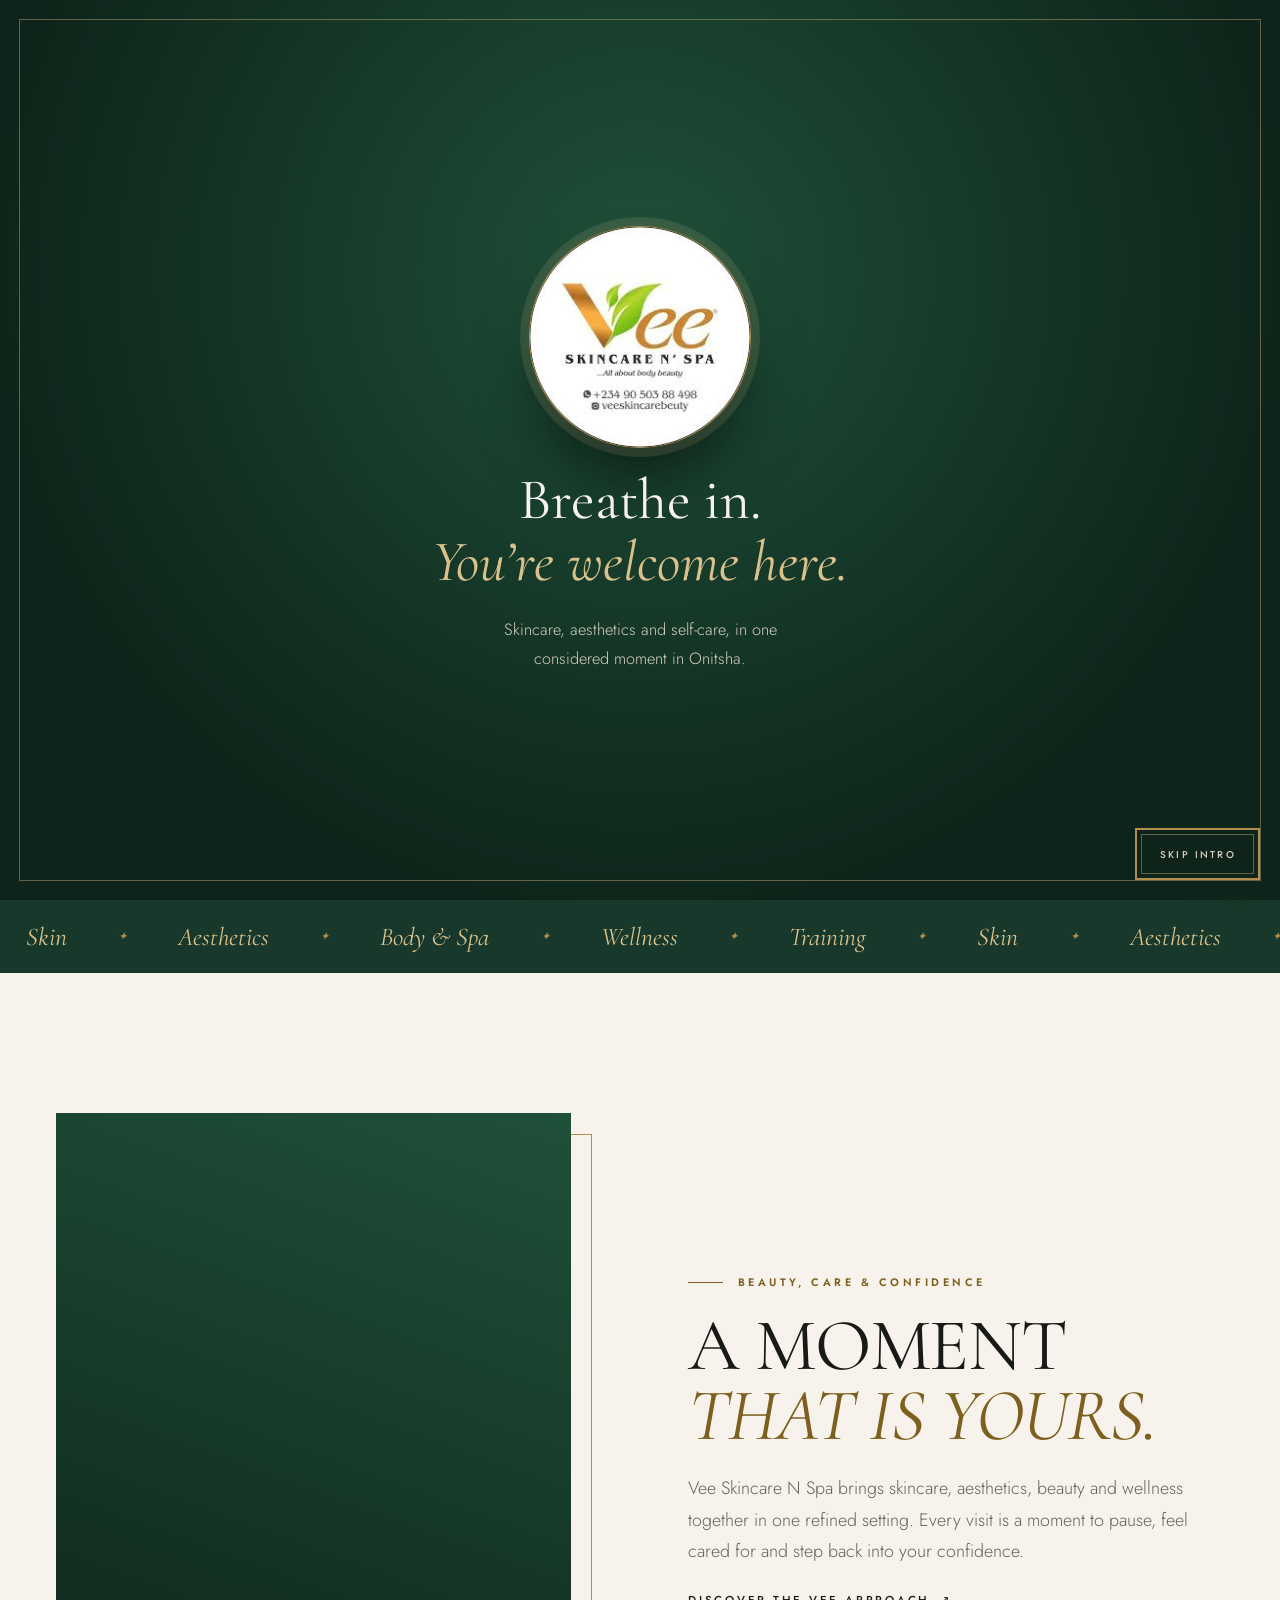
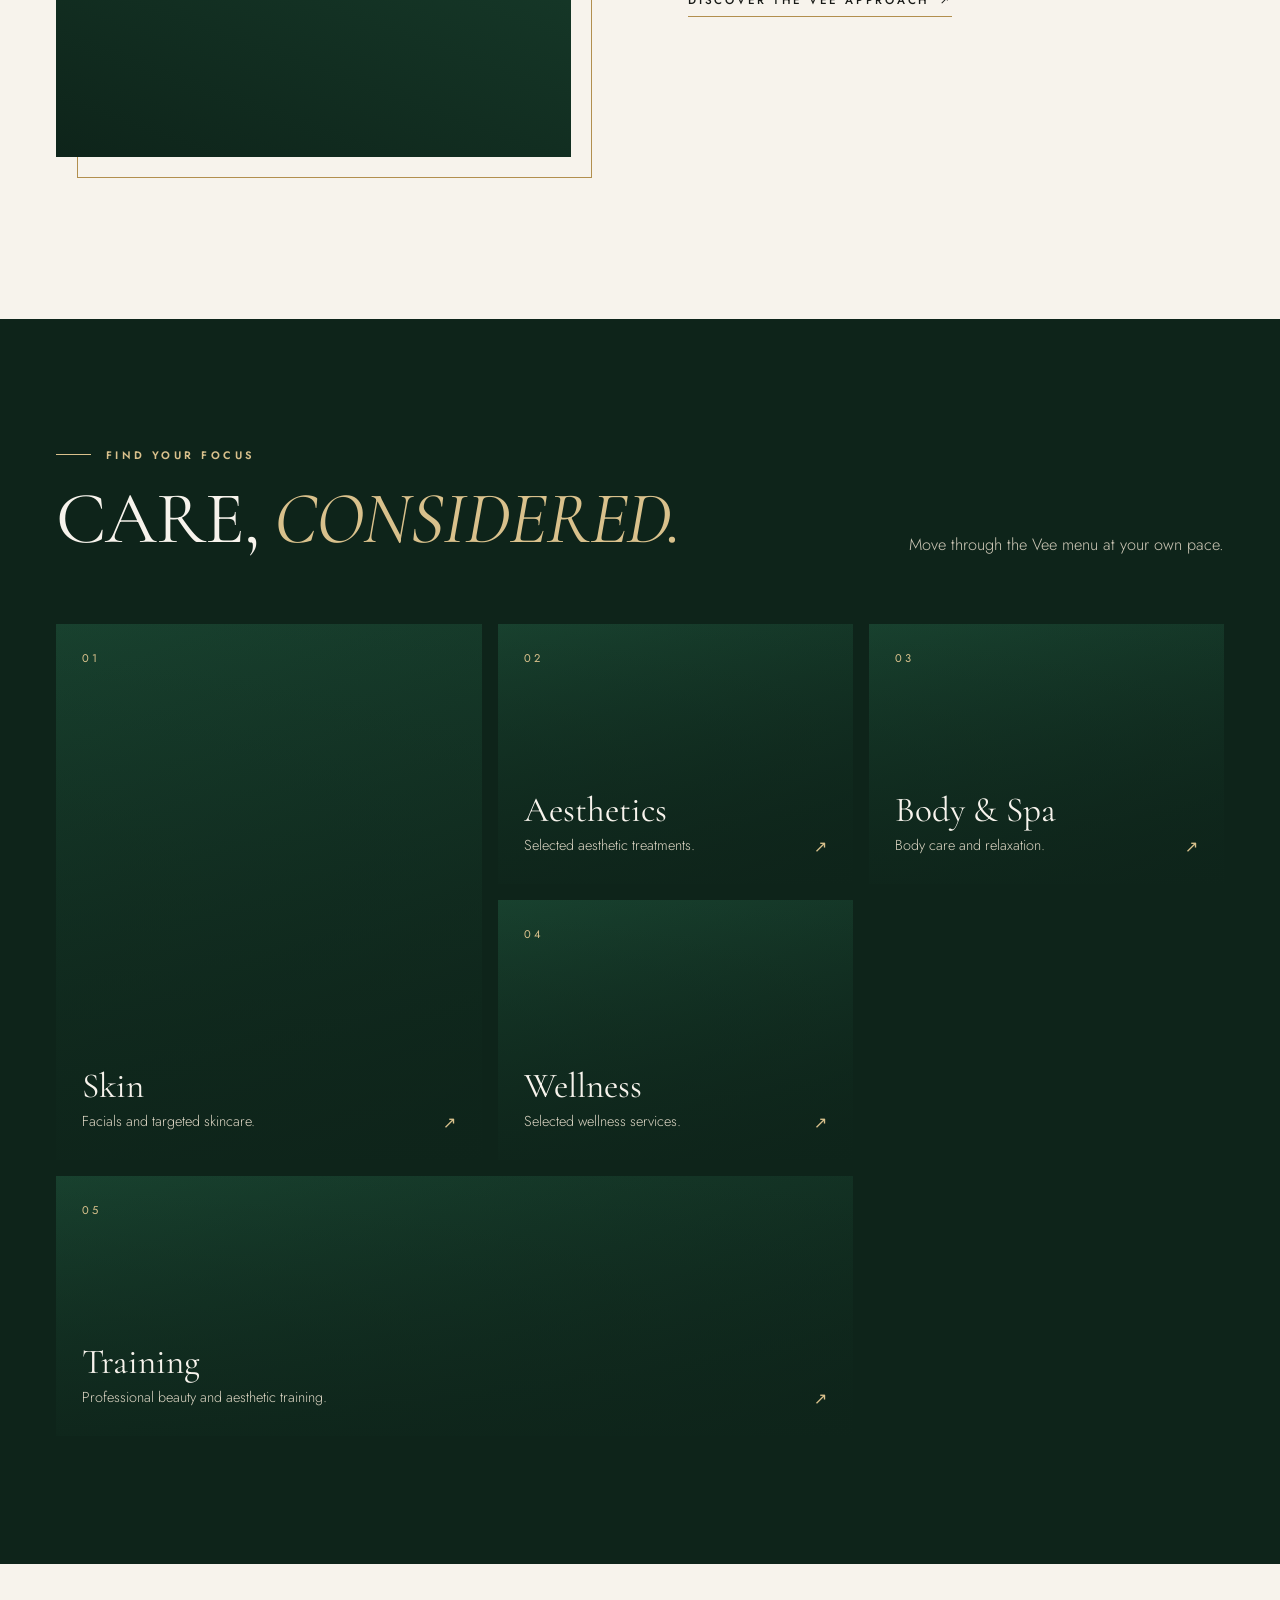
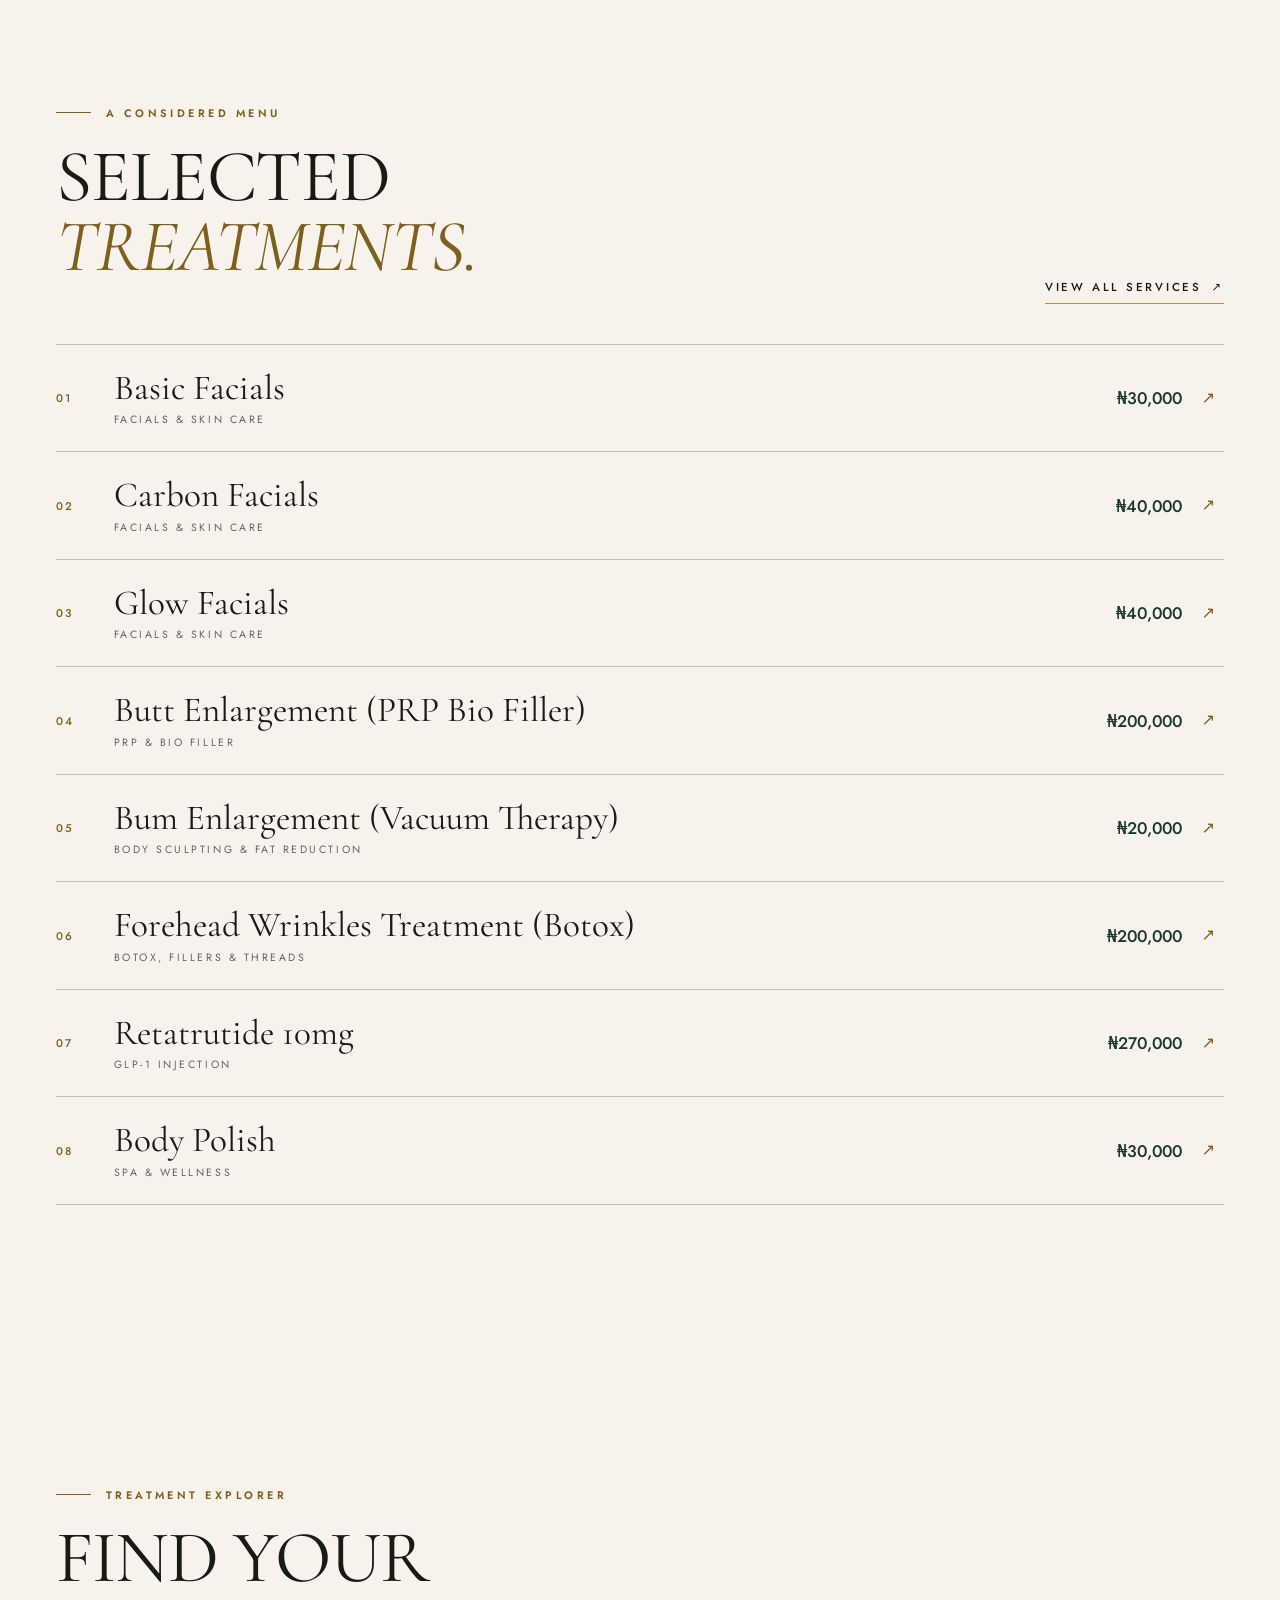
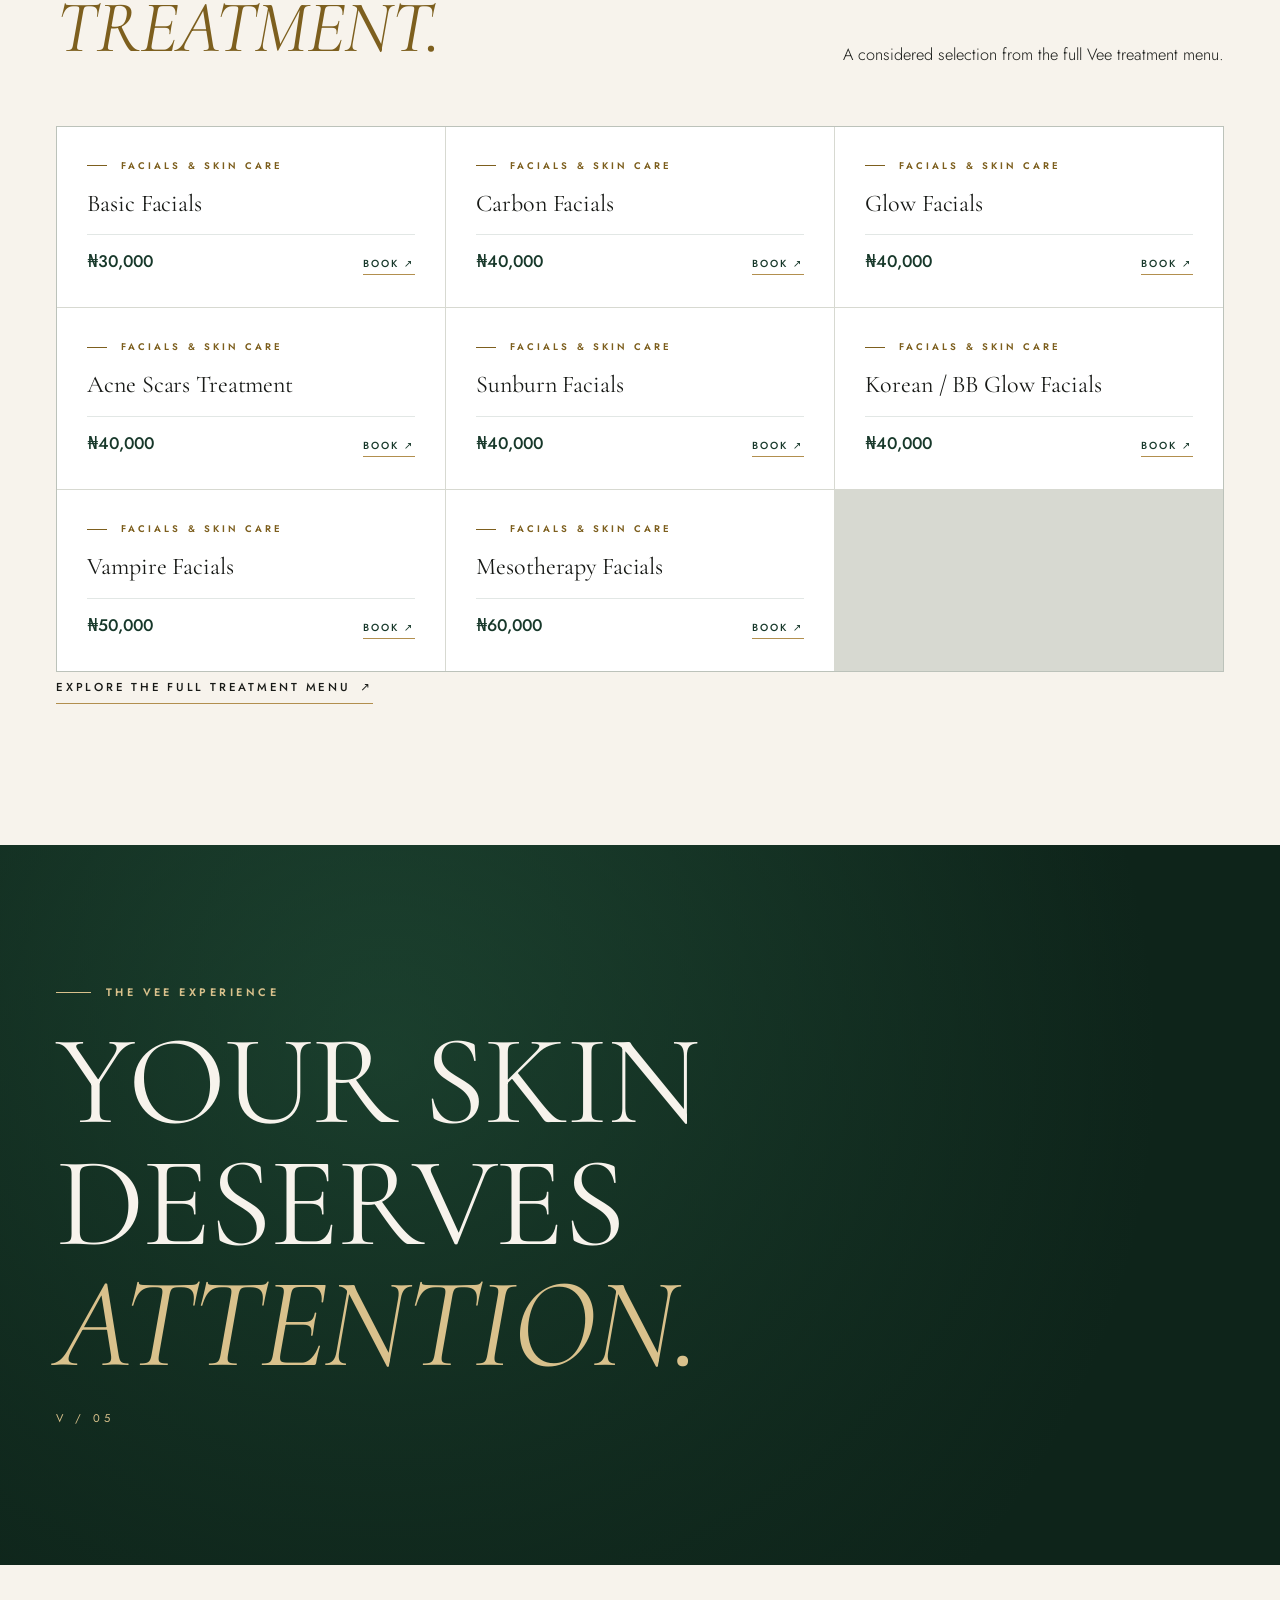
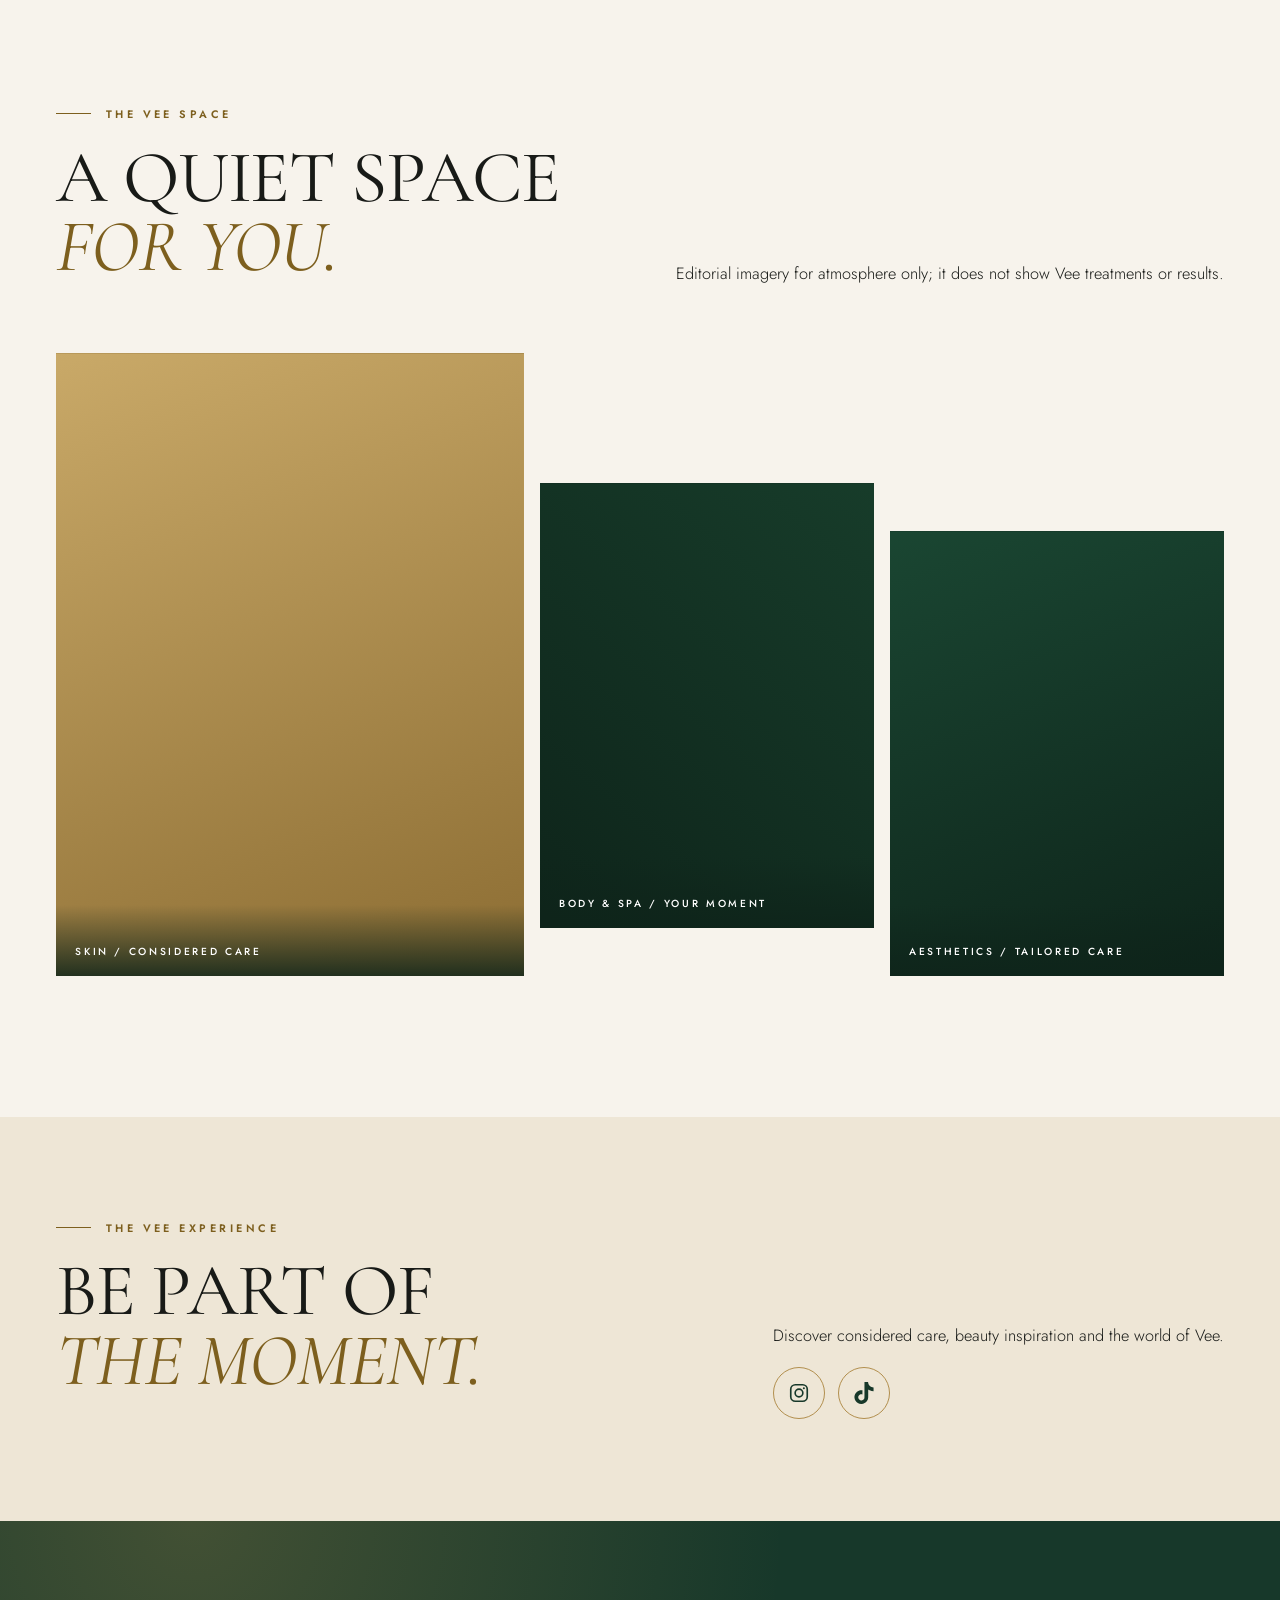
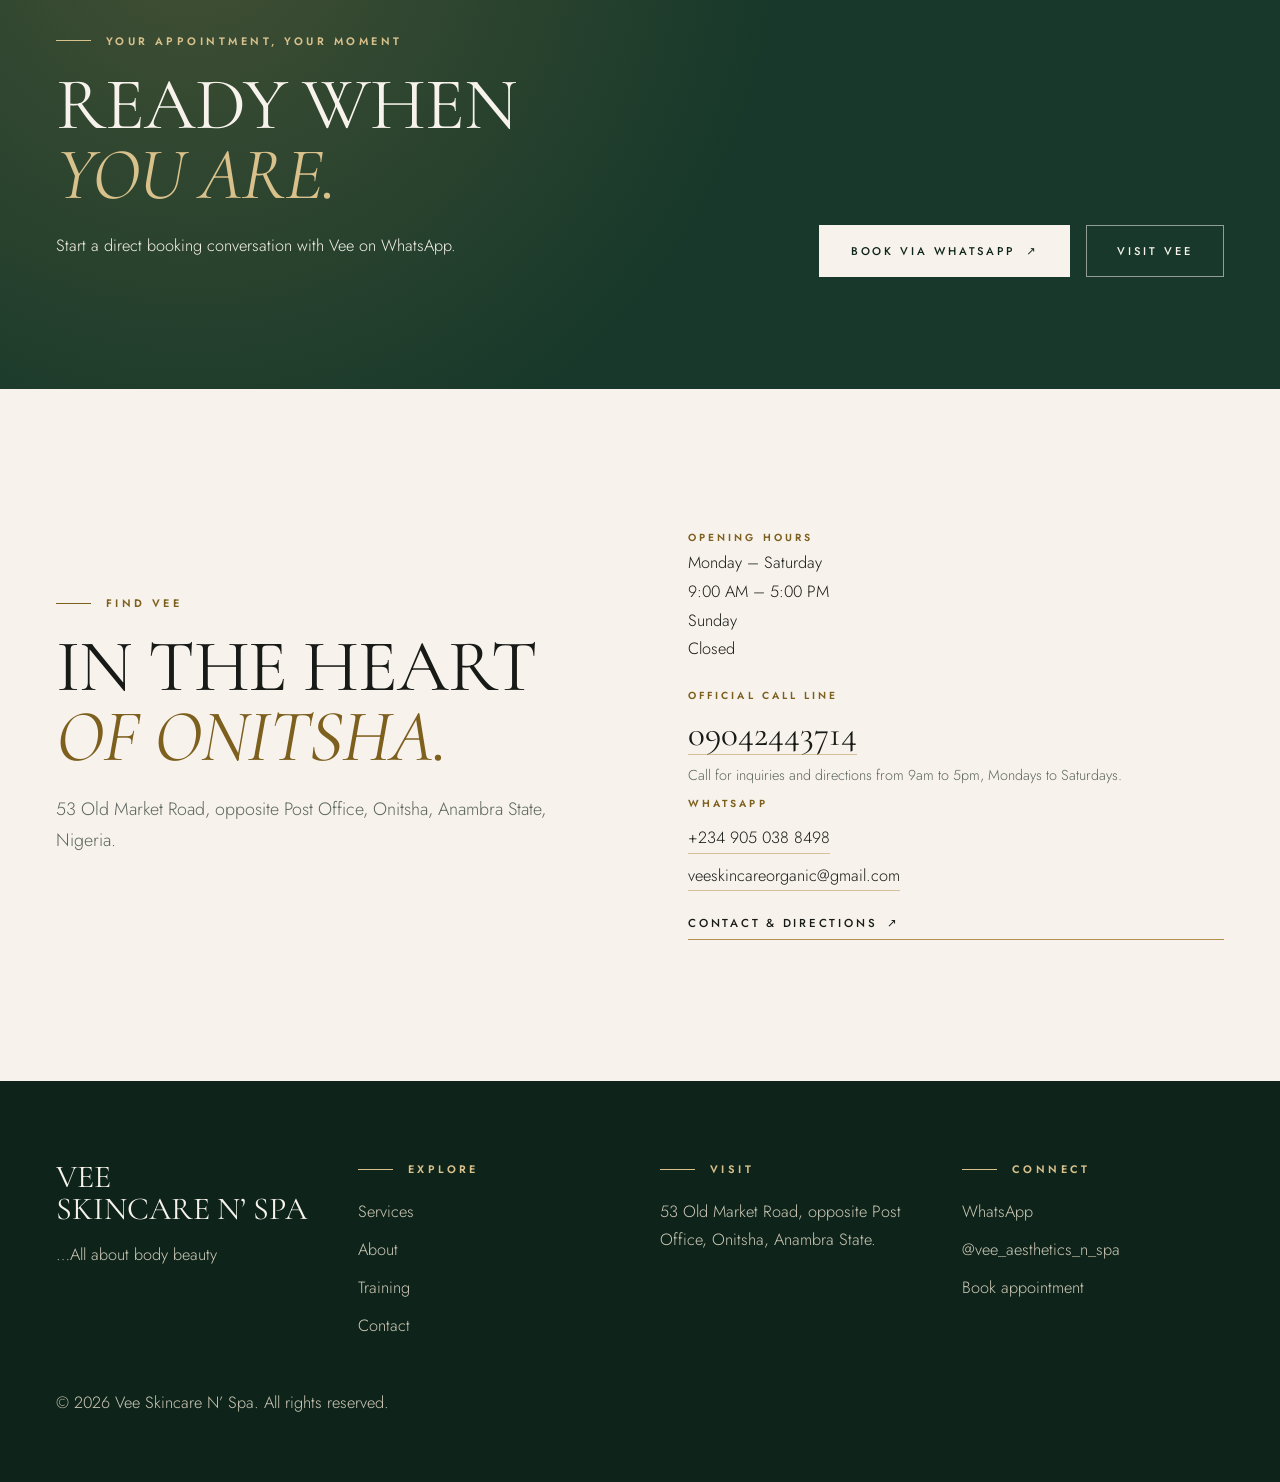
==== commit e60a5b75: "Fixed the responsiveness" ====
--- a/index.html
+++ b/index.html
@@ -65,7 +65,7 @@
         <a class="hero__scroll" href="#intro" aria-label="Scroll to discover Vee"><span>Scroll to discover</span><i aria-hidden="true"></i></a>
       </section>
 
-      <div class="strip" aria-hidden="true"><span>Skin</span><span>Aesthetics</span><span>Body &amp; Spa</span><span>Wellness</span><span>Training</span></div>
+      <div class="strip" aria-hidden="true"><div class="strip__track"><div class="strip__group"><span>Skin</span><span>Aesthetics</span><span>Body &amp; Spa</span><span>Wellness</span><span>Training</span></div><div class="strip__group"><span>Skin</span><span>Aesthetics</span><span>Body &amp; Spa</span><span>Wellness</span><span>Training</span></div></div></div>
 
       <section class="section intro-section" id="intro">
         <div class="container intro-grid">
--- a/css/style.css
+++ b/css/style.css
@@ -15,9 +15,9 @@
   --img-body:url("https://images.unsplash.com/photo-1600334129128-685c5582fd35?auto=format&fit=crop&w=1400&q=80");
   --img-training:url("https://images.unsplash.com/photo-1519415510236-718bdfcd89c8?auto=format&fit=crop&w=1400&q=80")}
 *,*::before,*::after{box-sizing:border-box}
-html{scroll-behavior:smooth;-webkit-text-size-adjust:100%}
+html{scroll-behavior:smooth;-webkit-text-size-adjust:100%;overflow-x:hidden;width:100%}
 body{margin:0;background:var(--ivory);color:var(--ink);font:300 1.02rem/1.75 var(--sans);overflow-x:hidden;-webkit-font-smoothing:antialiased}
-body.menu-open,body.intro-active{overflow:hidden}
+body.menu-open,body.intro-active,body.modal-open{overflow:hidden}
 img,svg{max-width:100%;display:block}a{color:inherit;text-decoration:none}
 :focus-visible{outline:2px solid var(--gold);outline-offset:4px}
 .skip-link{position:absolute;left:1rem;top:-4rem;background:var(--forest);color:#fff;padding:.7rem 1rem;z-index:400}.skip-link:focus{top:1rem}
@@ -96,8 +96,24 @@
 .page-hero{position:relative;padding:11rem 0 5.5rem;background:var(--art-leaf) right -8% center/min(70vw,620px) no-repeat,radial-gradient(circle at 85% 0,rgba(178,143,78,.2),transparent 55%),var(--deep);color:var(--ivory);overflow:hidden}
 .page-hero .display{max-width:14ch}
 .page-hero .lede{color:#cfc9b8}
-.strip{background:var(--forest);color:var(--gold-l);padding:1.3rem 0;overflow:hidden;white-space:nowrap;font:italic 400 1.6rem var(--serif)}
-.strip span{display:inline-block;margin:0 1.6rem}.strip span+span::before{content:"✦";margin-right:3.2rem;font-size:.7rem;vertical-align:middle;color:var(--gold)}
+/* Scrolling word strip — an infinite marquee so every word stays reachable
+   at any viewport width, instead of a fixed-width line that silently
+   clipped off-screen on narrow screens. Content is duplicated once in the
+   markup for a seamless loop; under reduced motion it wraps as a static,
+   fully-visible line instead of animating. */
+.strip{background:var(--forest);color:var(--gold-l);padding:1.3rem 0;overflow:hidden;max-width:100%}
+.strip__track{display:flex;width:max-content;animation:strip-scroll 26s linear infinite}
+.strip__group{display:flex;flex-shrink:0}
+.strip span{display:inline-flex;align-items:center;white-space:nowrap;font:italic 400 clamp(1.15rem,4vw,1.6rem) var(--serif);margin:0 1.6rem}
+.strip span::after{content:"✦";margin-left:3.2rem;font-size:.7rem;color:var(--gold)}
+@keyframes strip-scroll{from{transform:translateX(0)}to{transform:translateX(-50%)}}
+@media(prefers-reduced-motion:reduce){
+  .strip__track{width:100%}
+  .strip__group:last-child{display:none}
+  .strip__group:first-child{flex-wrap:wrap;flex-shrink:1;width:100%;justify-content:center;row-gap:.6rem}
+  .strip span{white-space:normal}
+}
+.strip:hover .strip__track{animation-play-state:paused}
 /* pathways */
 .pathways-section{padding:clamp(5rem,10vw,8rem) 0}
 .pathways-grid{display:grid;gap:1rem;margin-top:3rem}
@@ -210,6 +226,22 @@
 @keyframes rise{from{opacity:0;transform:translateY(24px)}}
 @media(prefers-reduced-motion:reduce){*,*::before,*::after{animation:none!important;transition-duration:.01ms!important;scroll-behavior:auto!important}.reveal{opacity:1;transform:none}.intro{transition:opacity .01ms}}
 /* scroll-to-top */
+/* service detail modal */
+.svc-modal{position:fixed;inset:0;z-index:400;display:grid;place-items:center;padding:1.2rem;background:rgba(14,36,26,.6);opacity:0;visibility:hidden;transition:opacity .35s var(--ease),visibility .35s}
+.svc-modal.is-open{opacity:1;visibility:visible}
+.svc-modal__panel{position:relative;width:min(560px,100%);max-height:85vh;overflow-y:auto;background:#fff;padding:clamp(1.8rem,4vw,2.8rem);transform:translateY(18px);transition:transform .35s var(--ease);border-top:3px solid var(--gold)}
+.svc-modal.is-open .svc-modal__panel{transform:none}
+.svc-modal__close{position:absolute;right:1rem;top:1rem;width:40px;height:40px;border:1px solid rgba(23,56,42,.25);background:none;color:var(--forest);cursor:pointer;display:grid;place-items:center;font-size:1.1rem;line-height:1;transition:border-color .3s,color .3s}
+.svc-modal__close:hover{border-color:var(--gold);color:var(--gold-ink)}
+.svc-modal__eyebrow{margin-bottom:1rem}
+.svc-modal__title{font:400 1.9rem/1.15 var(--serif);margin:0 0 1rem;padding-right:2rem}
+.svc-modal__desc{color:var(--muted);font-size:1.02rem;line-height:1.7;margin:0 0 1.6rem}
+.svc-modal__meta{display:flex;align-items:center;justify-content:space-between;gap:1rem;flex-wrap:wrap;padding-top:1.3rem;border-top:1px solid rgba(23,56,42,.14)}
+.svc-modal__price{font:500 1.3rem var(--sans);color:var(--forest);margin:0}
+.svc-modal__price.service-card__price--ask{font:italic 400 1.25rem var(--serif);color:var(--gold-ink)}
+.service-card{cursor:pointer}
+.service-card:focus-visible{outline:2px solid var(--gold);outline-offset:-2px}
+.treatment-row{cursor:pointer}
 .to-top{position:fixed;left:1.1rem;bottom:5.6rem;width:52px;height:52px;border-radius:50%;background:var(--ivory);color:var(--forest);border:1px solid var(--gold);display:grid;place-items:center;z-index:110;box-shadow:0 10px 26px rgba(14,36,26,.28);opacity:0;transform:translateY(12px) scale(.85);pointer-events:none;transition:opacity .4s var(--ease),transform .4s var(--ease)}
 .to-top.is-visible{opacity:1;transform:none;pointer-events:auto}
 .to-top:hover{background:var(--gold);color:#fff}
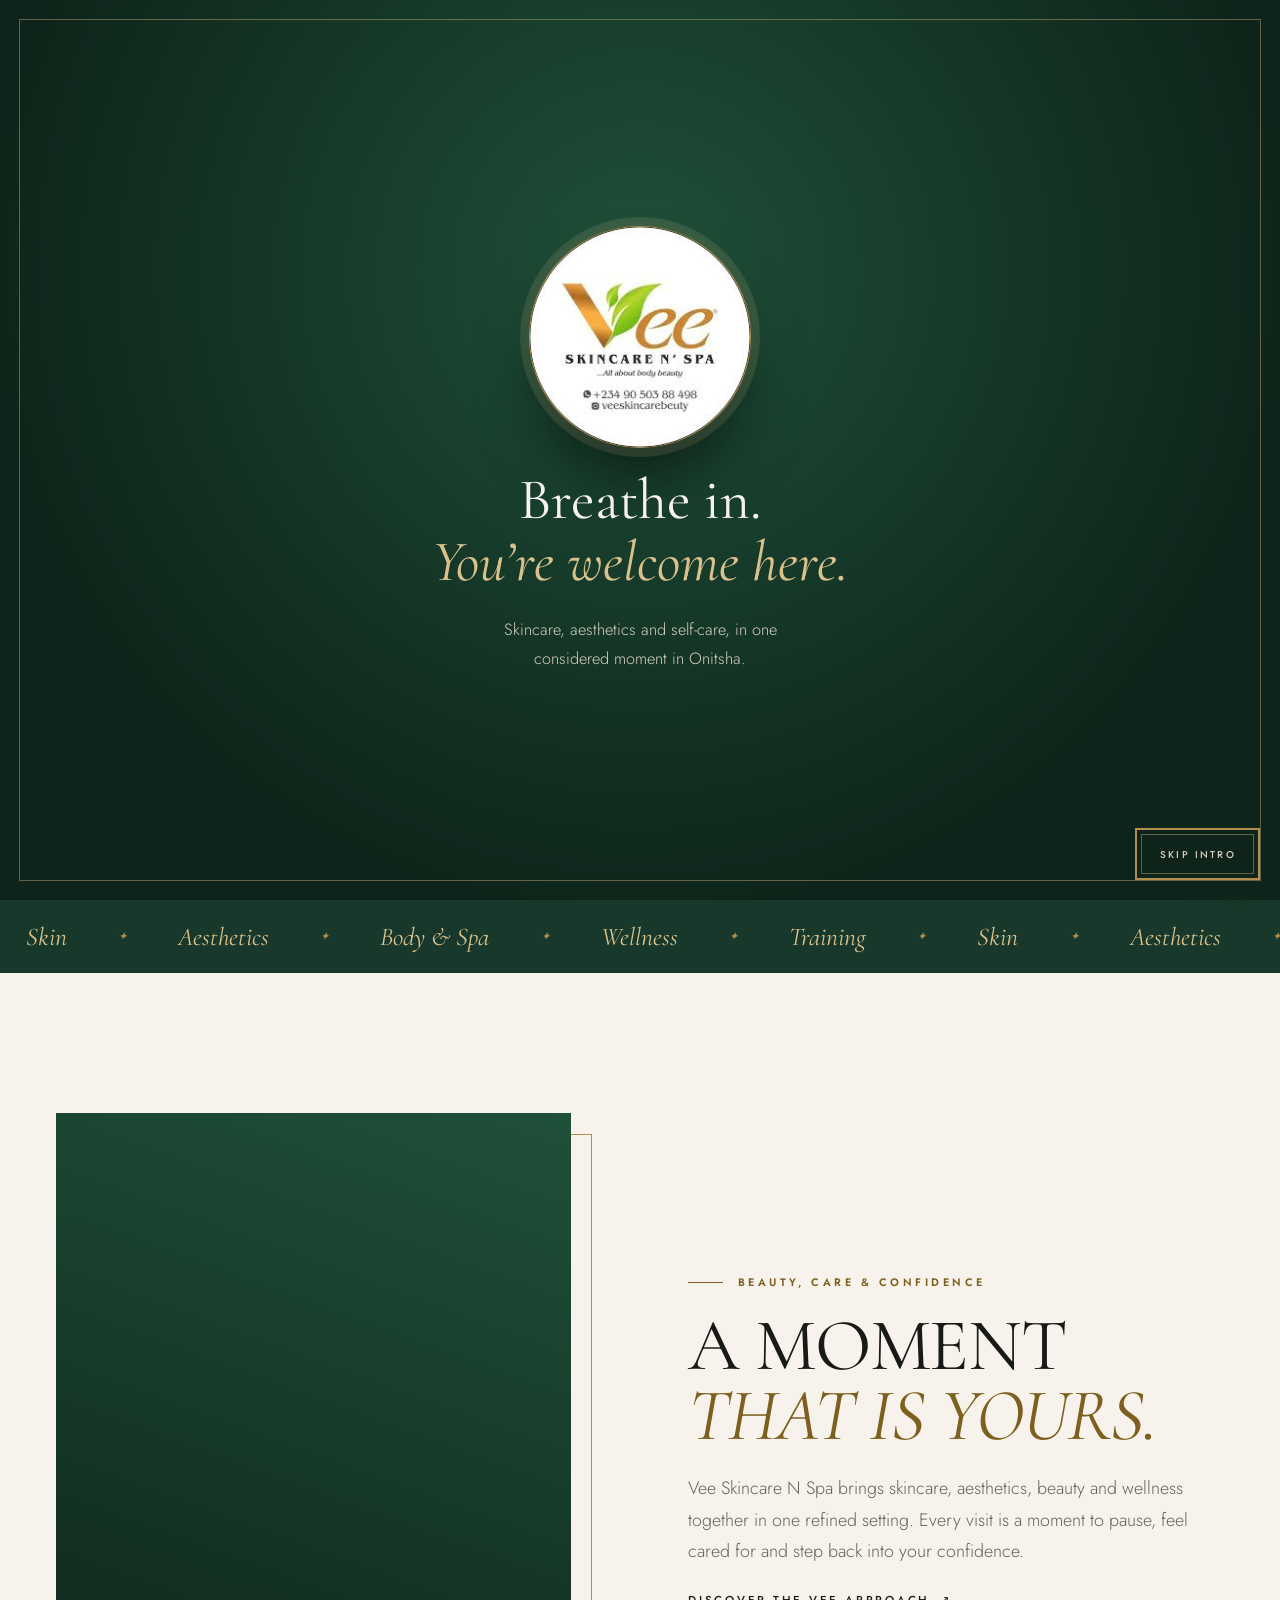
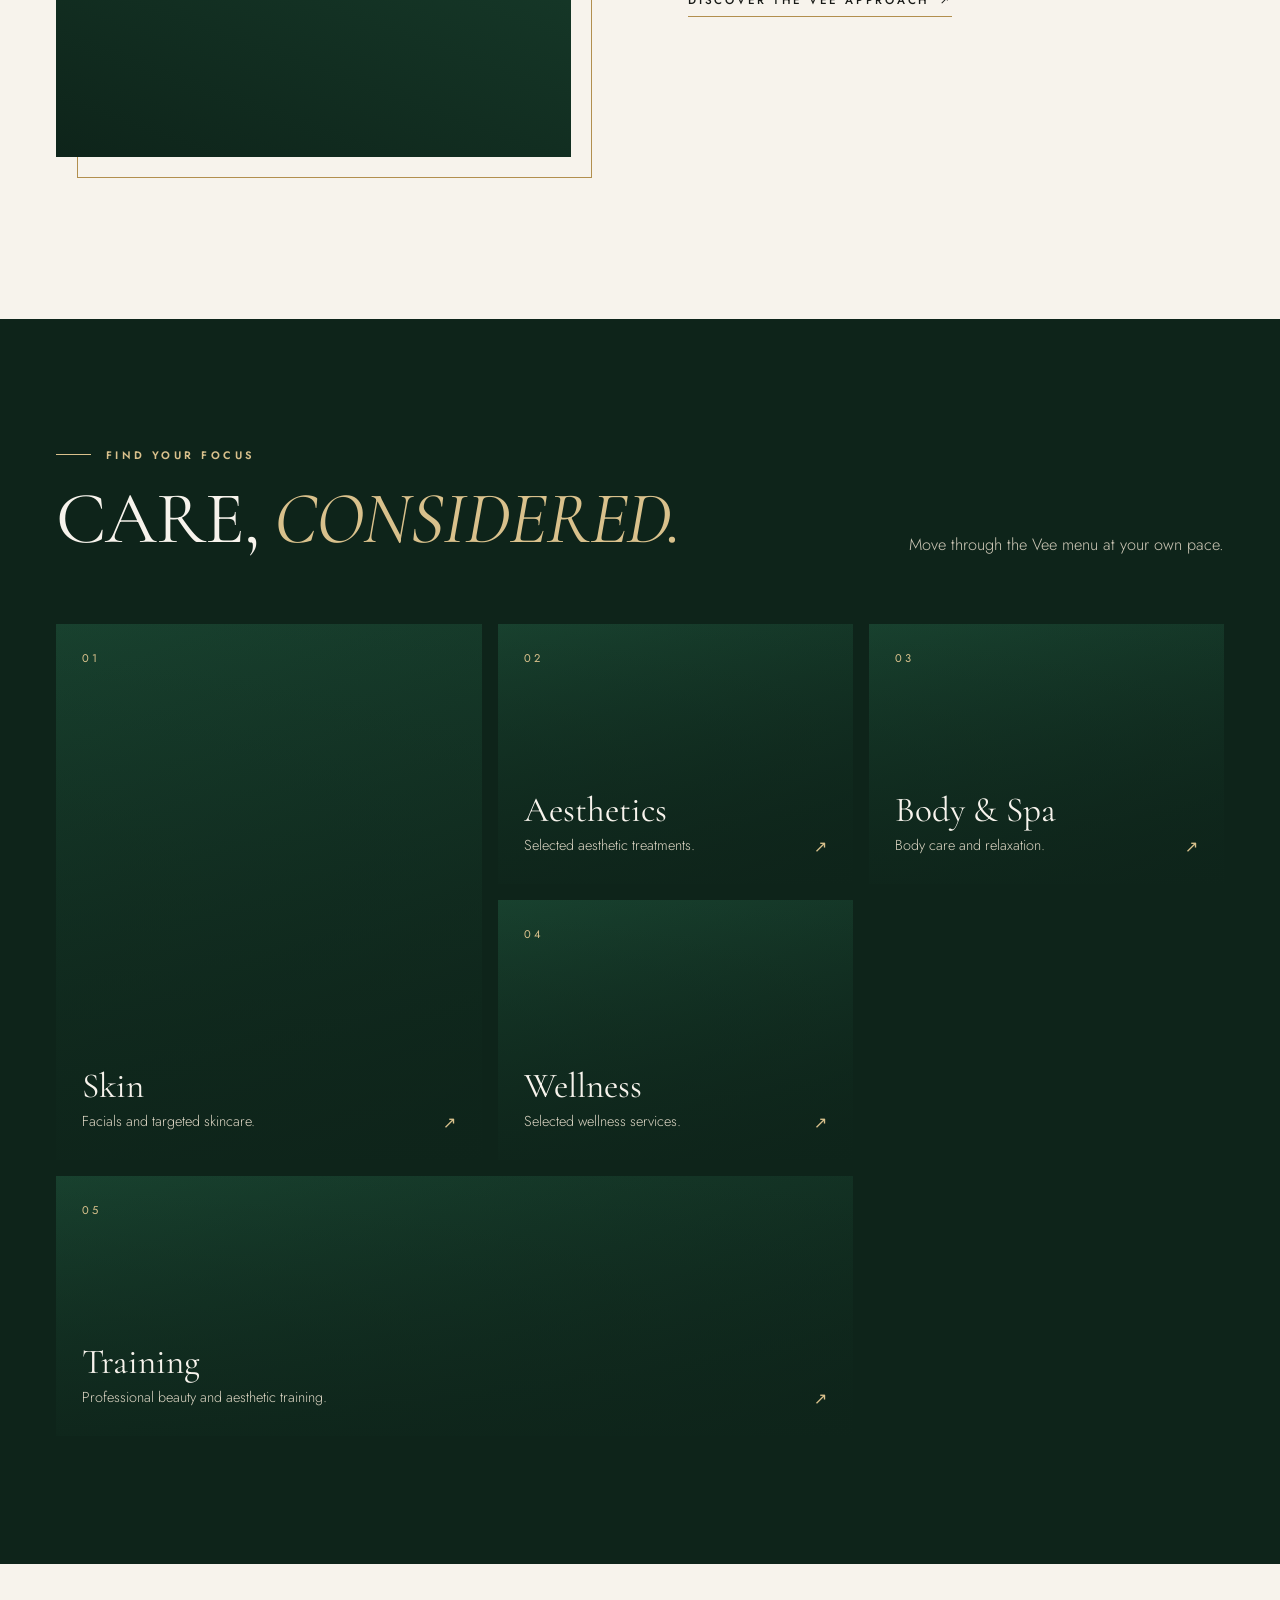
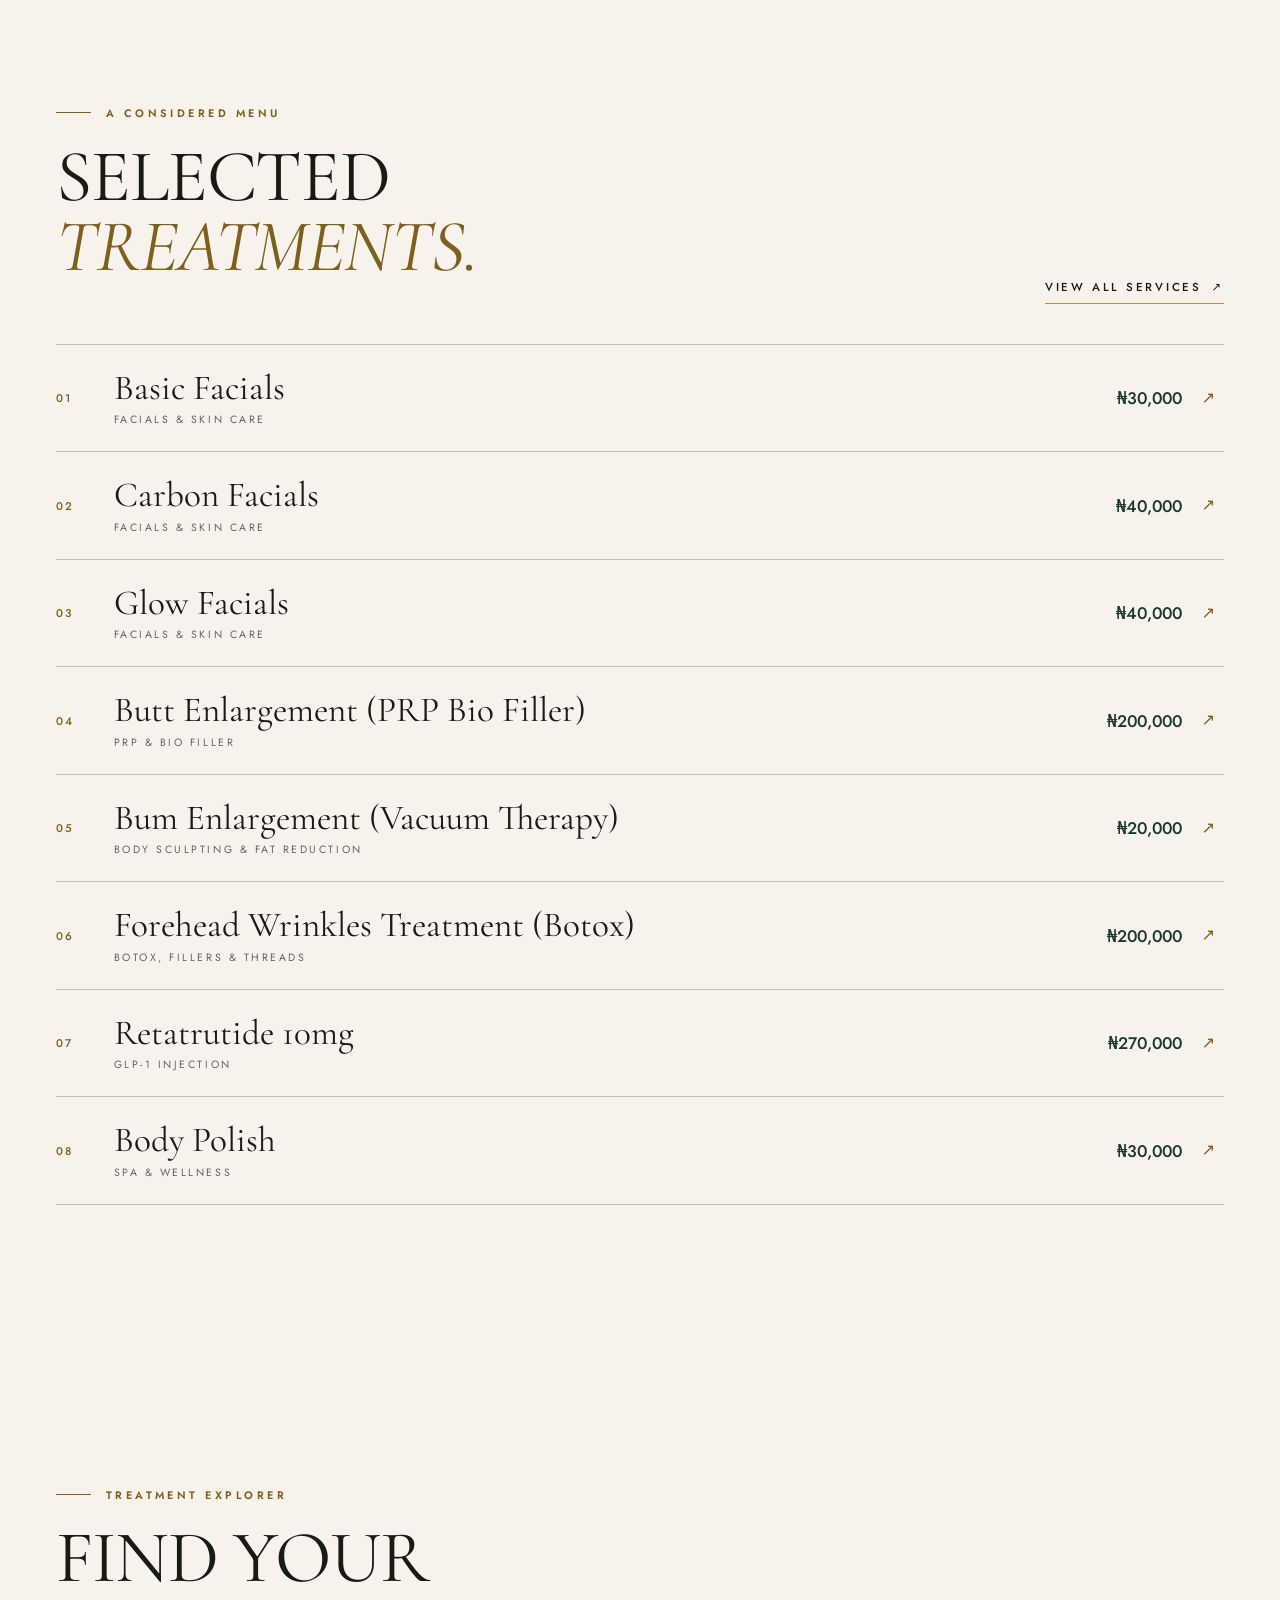
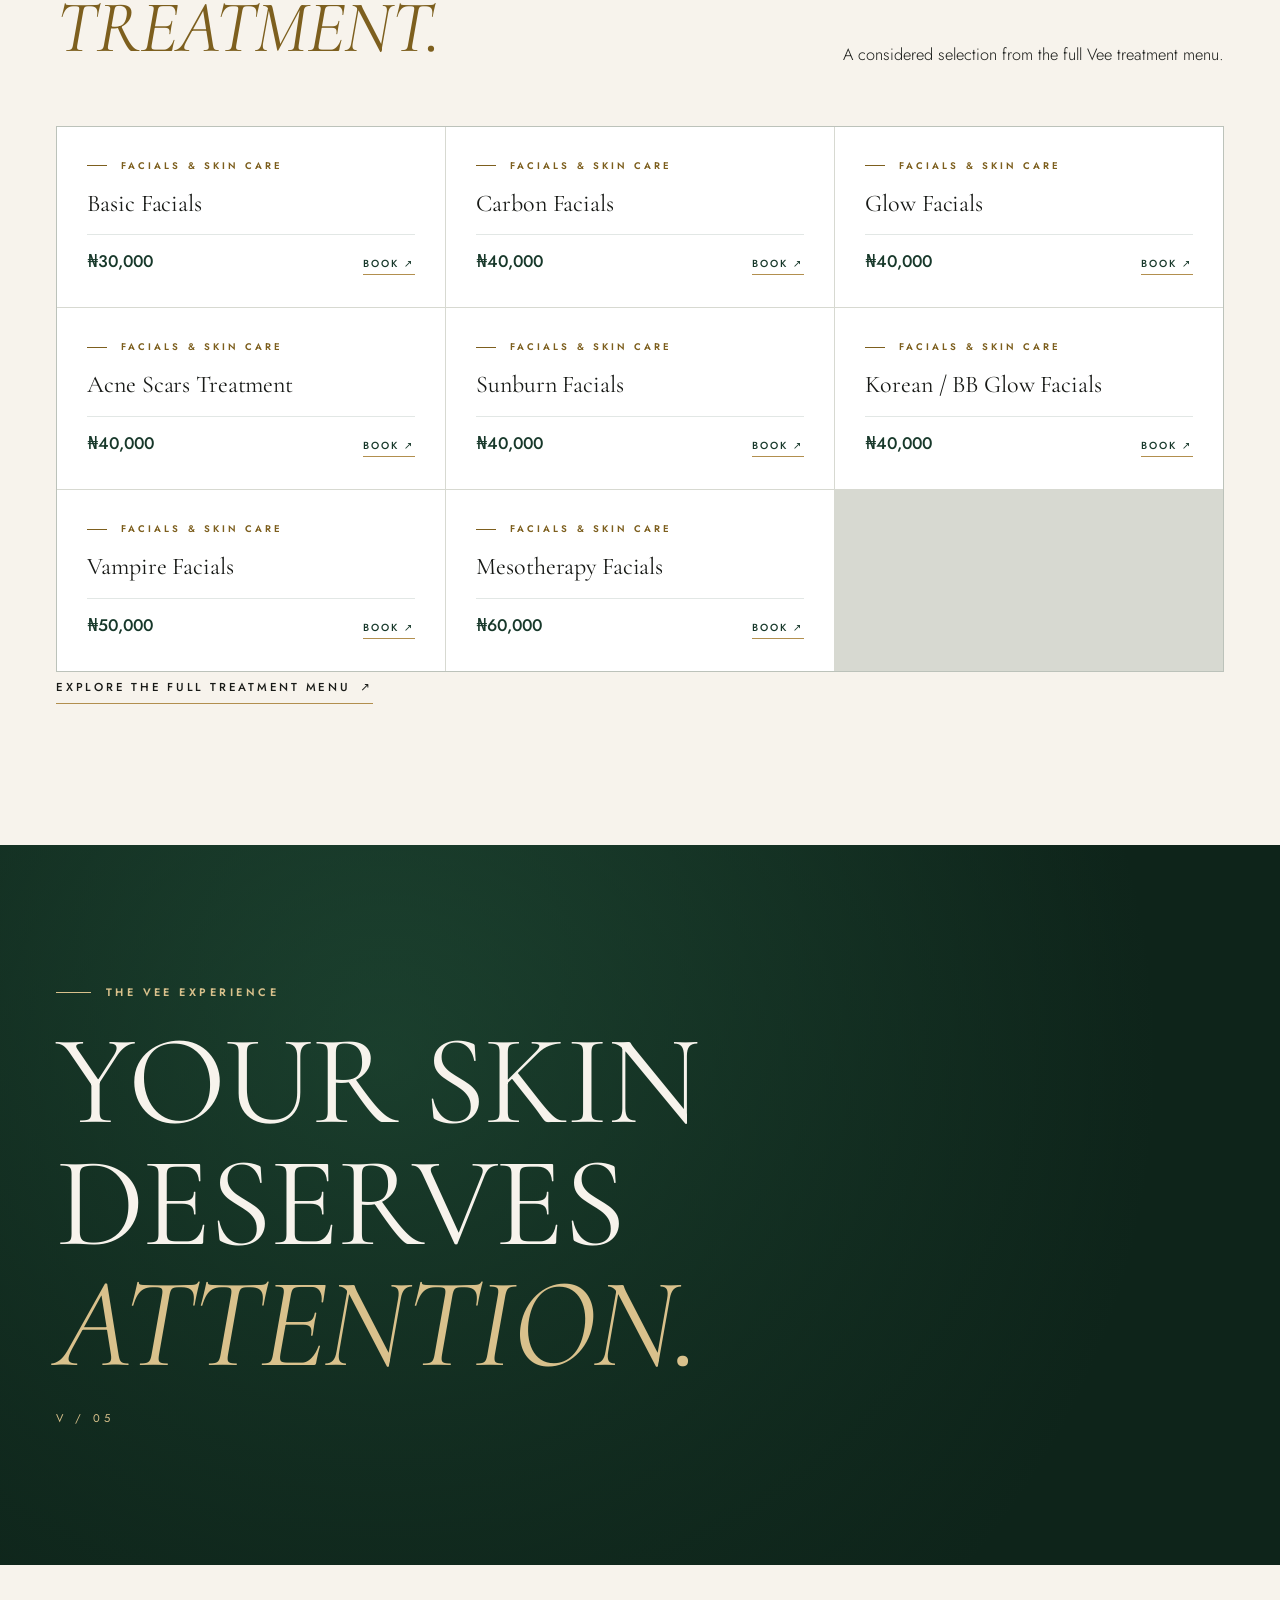
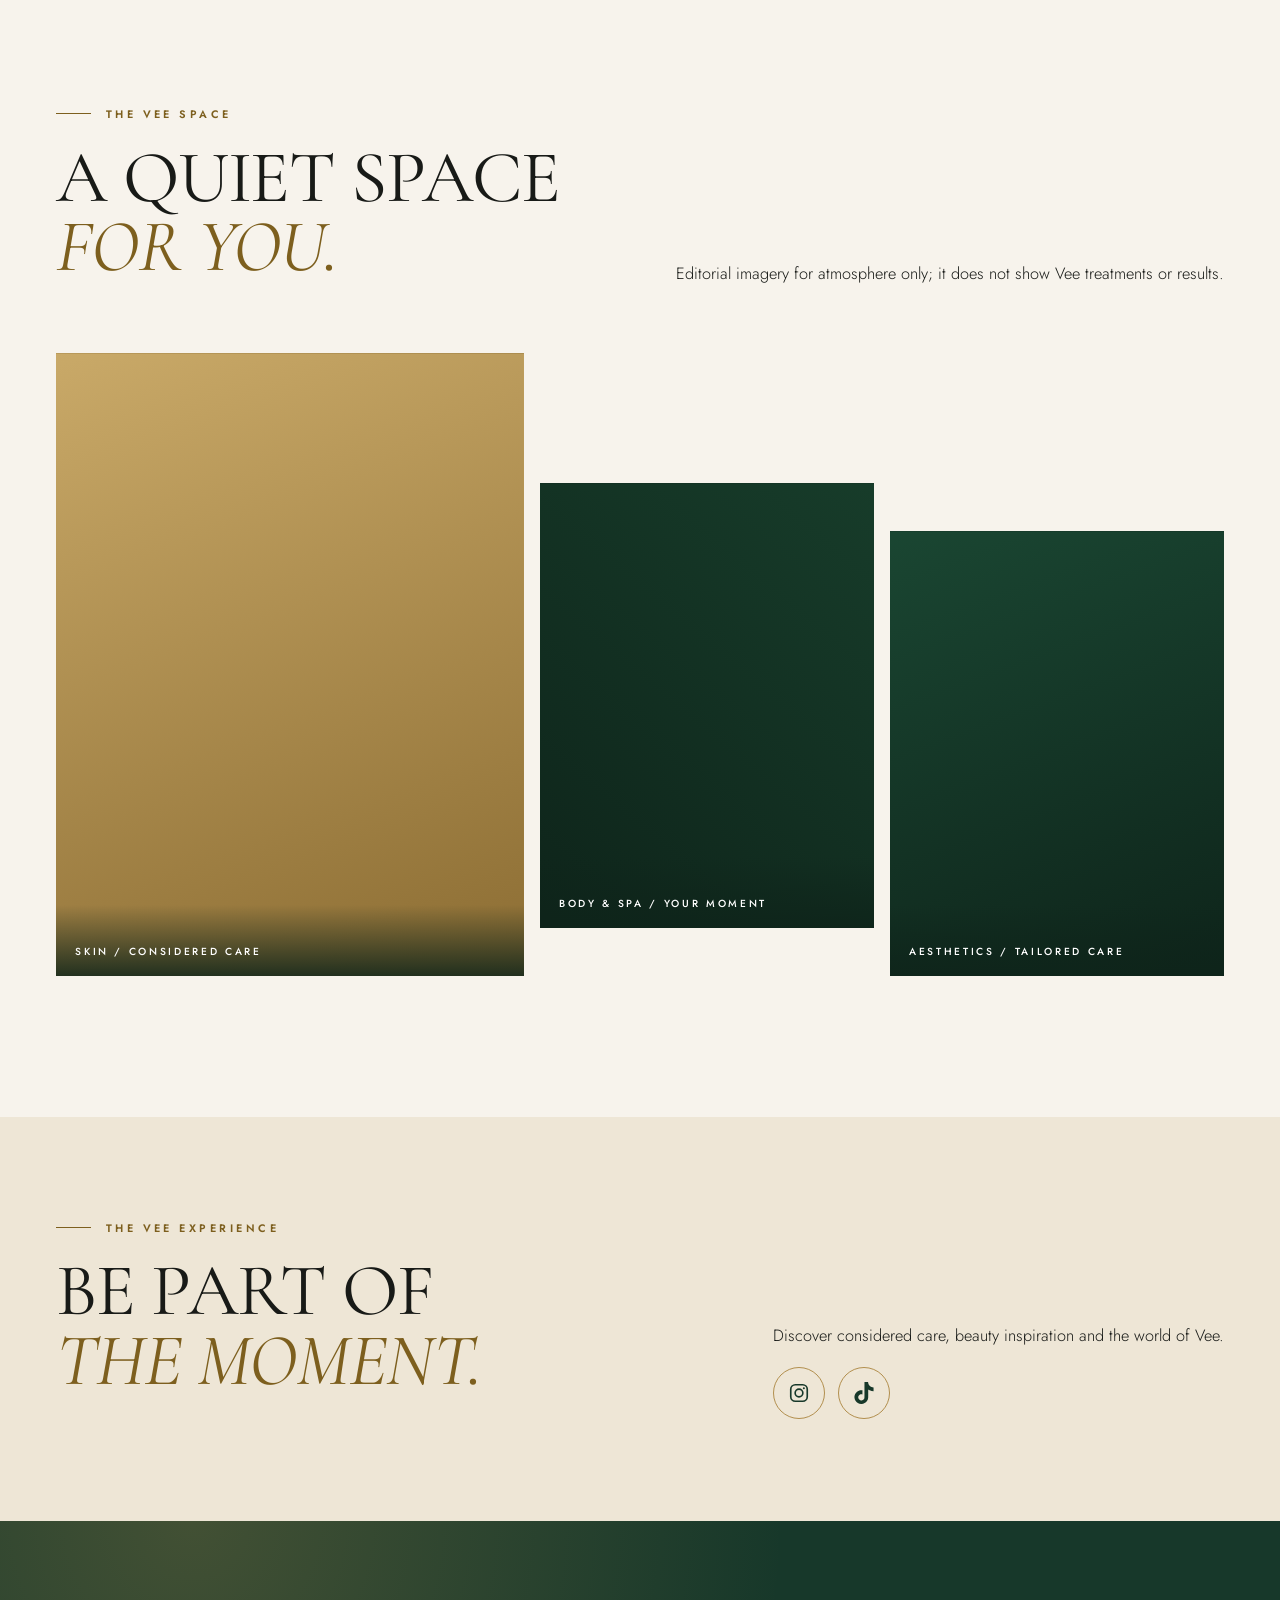
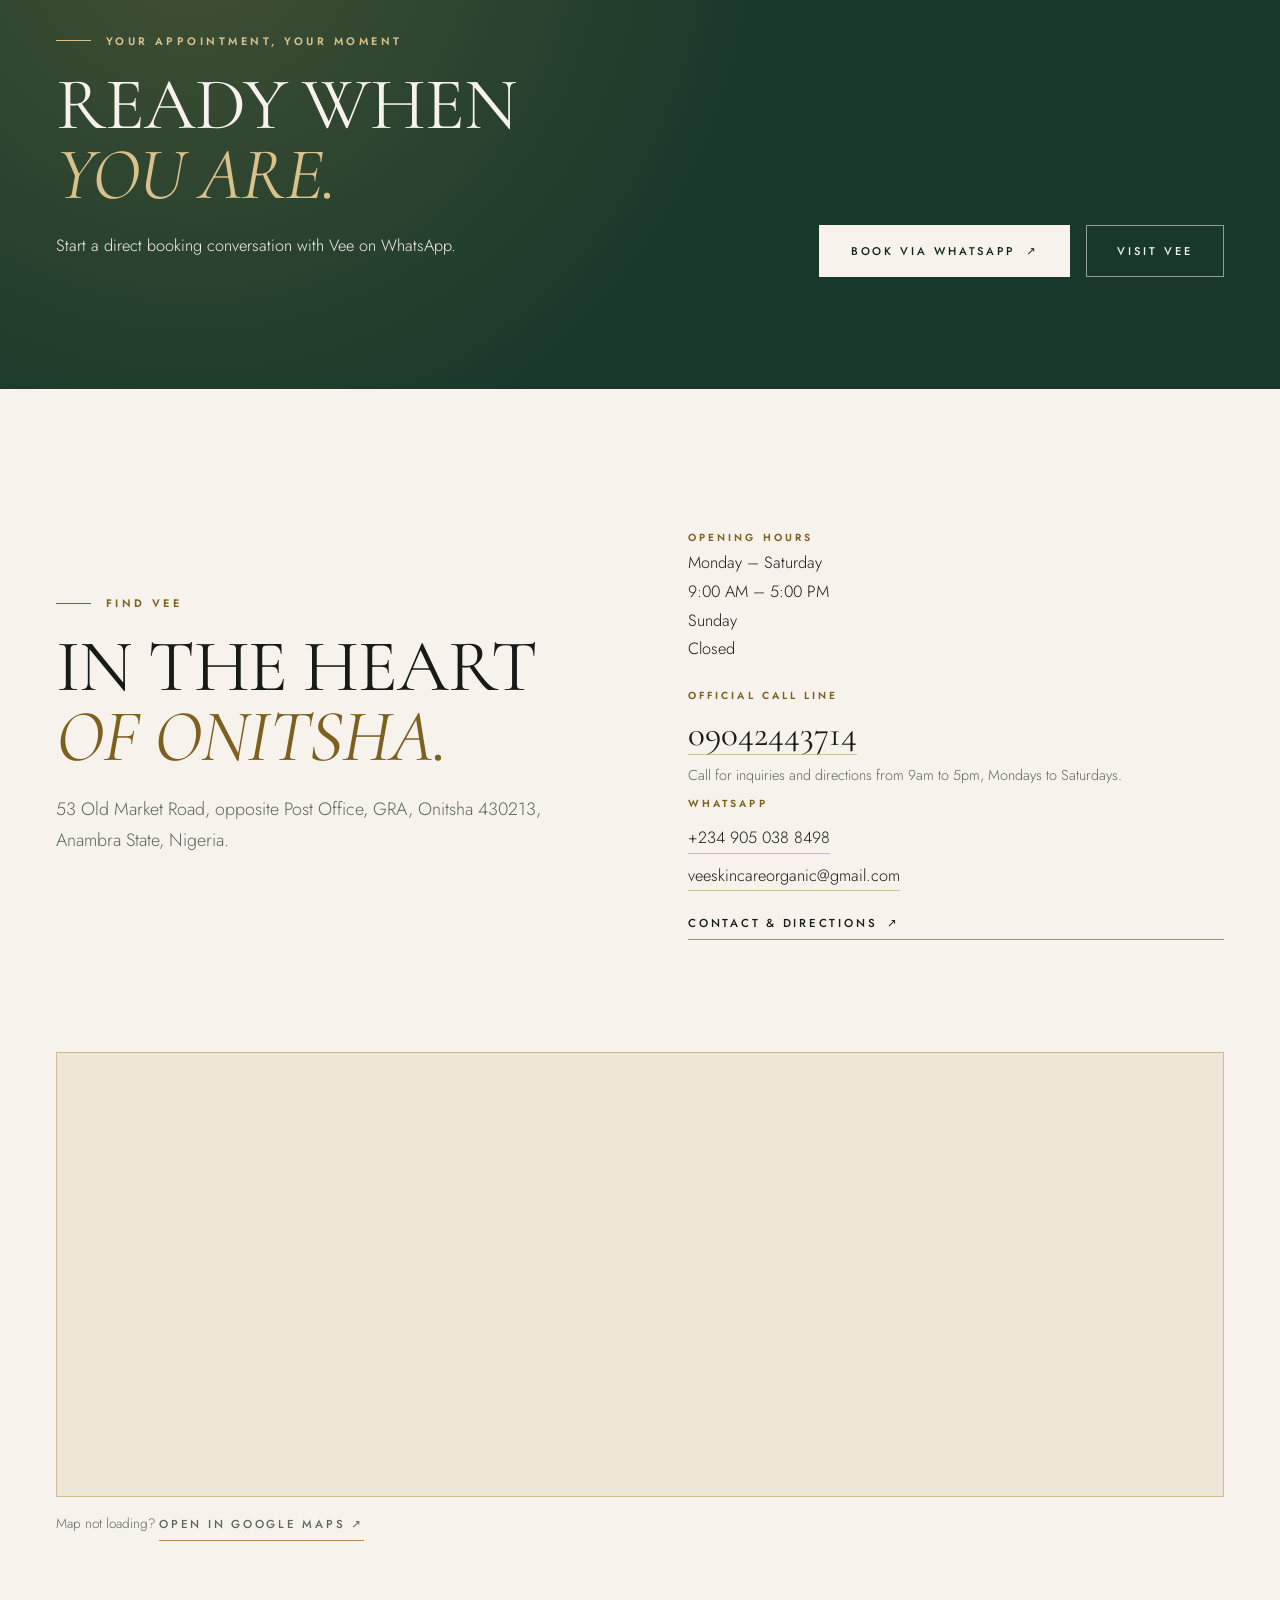
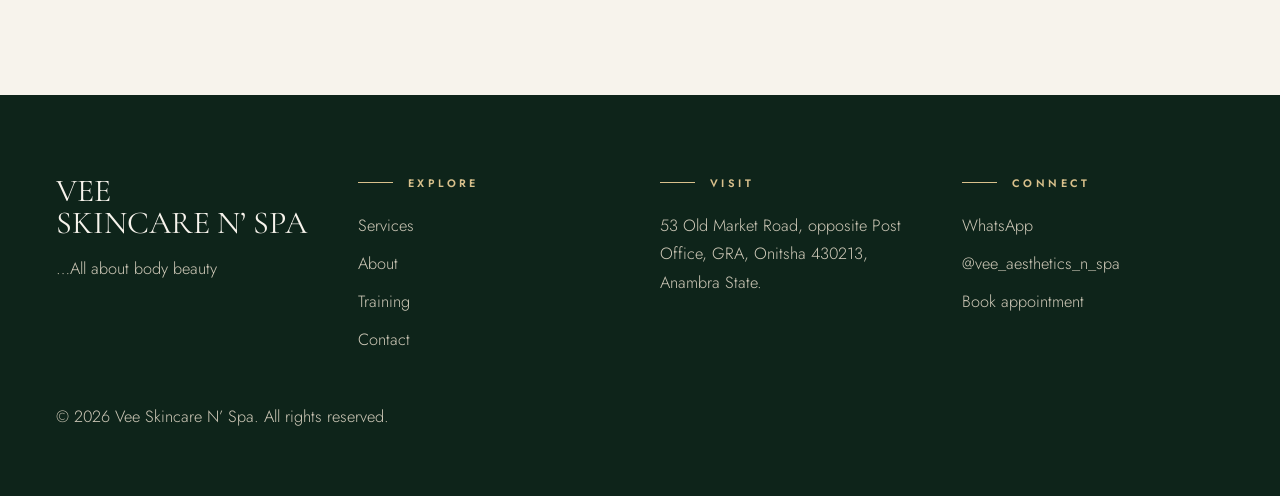
==== commit 3c829124: "Fixed the GPS location" ====
--- a/index.html
+++ b/index.html
@@ -105,7 +105,7 @@
 
       <section class="booking-banner"><div class="container booking-banner__inner"><div><p class="eyebrow">Your appointment, your moment</p><h2 class="heading">READY WHEN<br /><em>YOU ARE.</em></h2><p>Start a direct booking conversation with Vee on WhatsApp.</p></div><div class="booking-banner__actions"><a class="button button--light" data-book target="_blank" rel="noopener">Book via WhatsApp <span aria-hidden="true">↗</span></a><a class="button button--outline-light" href="contact.html">Visit Vee</a></div></div></section>
 
-      <section class="section location-section"><div class="container location-grid"><div class="location-grid__intro"><p class="eyebrow">Find Vee</p><h2 class="heading">IN THE HEART<br /><em>OF ONITSHA.</em></h2><p class="lede">53 Old Market Road, opposite Post Office, Onitsha, Anambra State, Nigeria.</p></div><div class="location-card"><div><span class="location-card__label">Opening hours</span><p>Monday – Saturday<br />9:00 AM – 5:00 PM</p><p>Sunday<br />Closed</p></div><div class="contact-channel"><span class="location-card__label">Official call line</span><a class="call-number" data-call href="tel:+2349042443714">09042443714</a><p class="call-note">Call for inquiries and directions from 9am to 5pm, Mondays to Saturdays.</p><span class="location-card__label contact-channel__whatsapp">WhatsApp</span><a data-whatsapp target="_blank" rel="noopener noreferrer">+234 905 038 8498</a><a href="mailto:veeskincareorganic@gmail.com">veeskincareorganic@gmail.com</a></div><a class="text-link" href="contact.html">Contact &amp; directions <span aria-hidden="true">↗</span></a></div></div></section>
+      <section class="section location-section"><div class="container location-grid"><div class="location-grid__intro"><p class="eyebrow">Find Vee</p><h2 class="heading">IN THE HEART<br /><em>OF ONITSHA.</em></h2><p class="lede">53 Old Market Road, opposite Post Office, GRA, Onitsha 430213, Anambra State, Nigeria.</p></div><div class="location-card"><div><span class="location-card__label">Opening hours</span><p>Monday – Saturday<br />9:00 AM – 5:00 PM</p><p>Sunday<br />Closed</p></div><div class="contact-channel"><span class="location-card__label">Official call line</span><a class="call-number" data-call href="tel:+2349042443714">09042443714</a><p class="call-note">Call for inquiries and directions from 9am to 5pm, Mondays to Saturdays.</p><span class="location-card__label contact-channel__whatsapp">WhatsApp</span><a data-whatsapp target="_blank" rel="noopener noreferrer">+234 905 038 8498</a><a href="mailto:veeskincareorganic@gmail.com">veeskincareorganic@gmail.com</a></div><a class="text-link" href="contact.html">Contact &amp; directions <span aria-hidden="true">↗</span></a></div><div class="location-map"><div class="map-embed"><iframe src="https://www.google.com/maps?q=place_id:ChIJNRGH4NaTQxARjdUnl2yA6rM&amp;output=embed" loading="lazy" referrerpolicy="no-referrer-when-downgrade" allowfullscreen title="Map showing Vee Skincare N’ Spa’s exact location in Onitsha"></iframe></div><p class="map-embed__fallback">Map not loading? <a class="text-link" href="https://www.google.com/maps/dir/?api=1&amp;destination=Vee+Skincare+and+Med+Spa%2C+53+Old+Market+Road%2C+Onitsha&amp;destination_place_id=ChIJNRGH4NaTQxARjdUnl2yA6rM" target="_blank" rel="noopener noreferrer">Open in Google Maps ↗</a></p></div></div></section>
     </main>
     <footer class="footer">
       <div class="container footer-grid">
@@ -124,7 +124,7 @@
         <div>
           <p class="eyebrow">Visit</p>
           <p>
-            53 Old Market Road, opposite Post Office, Onitsha, Anambra State.
+            53 Old Market Road, opposite Post Office, GRA, Onitsha 430213, Anambra State.
           </p>
         </div>
         <div>
--- a/css/style.css
+++ b/css/style.css
@@ -190,6 +190,10 @@
 .icon-action svg,.social-links svg,.button svg{width:22px;height:22px}
 .icon-action.is-done{background:var(--forest);color:#fff}
 .map-placeholder{min-height:340px;padding:2.4rem;display:grid;align-items:center;background:var(--bone);border:1px solid rgba(178,143,78,.5)}
+.map-embed{position:relative;width:100%;aspect-ratio:4/3;border:1px solid rgba(178,143,78,.5);overflow:hidden;background:var(--bone)}
+.map-embed iframe{position:absolute;inset:0;width:100%;height:100%;border:0;display:block}
+.map-embed__fallback{margin-top:.9rem;font-size:.85rem;color:var(--muted)}
+@media(min-width:900px){.map-embed{aspect-ratio:1/1}.location-map{grid-column:1/-1;margin-top:1rem}.location-map .map-embed{aspect-ratio:21/8}}
 .reasons,.booking-steps,.booking-choice{display:grid;gap:1.2rem;grid-template-columns:repeat(auto-fit,minmax(230px,1fr));margin:2.5rem 0}
 .reason,.step,.booking-choice article{padding:1.8rem;border:1px solid rgba(178,143,78,.45)}
 .reason h3,.step h3,.booking-choice h3{font:400 1.7rem var(--serif);margin:.4rem 0}
